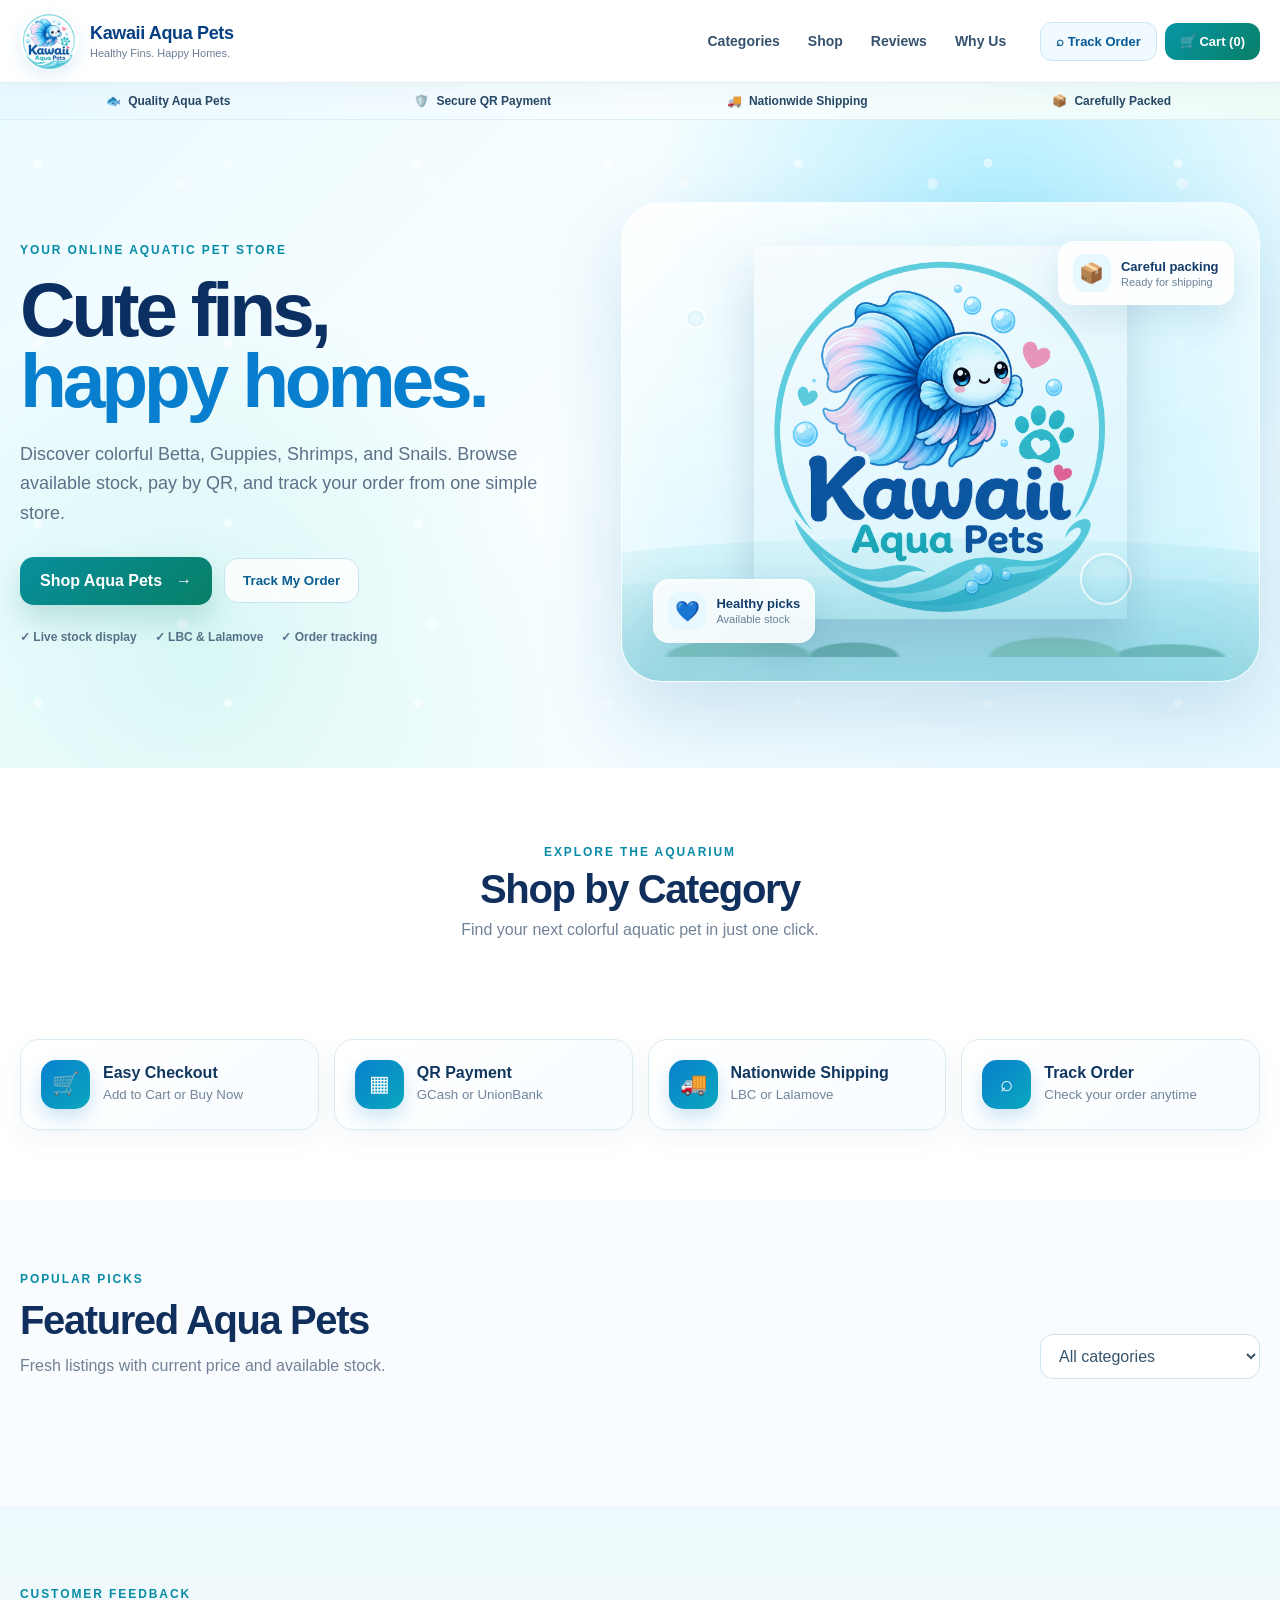
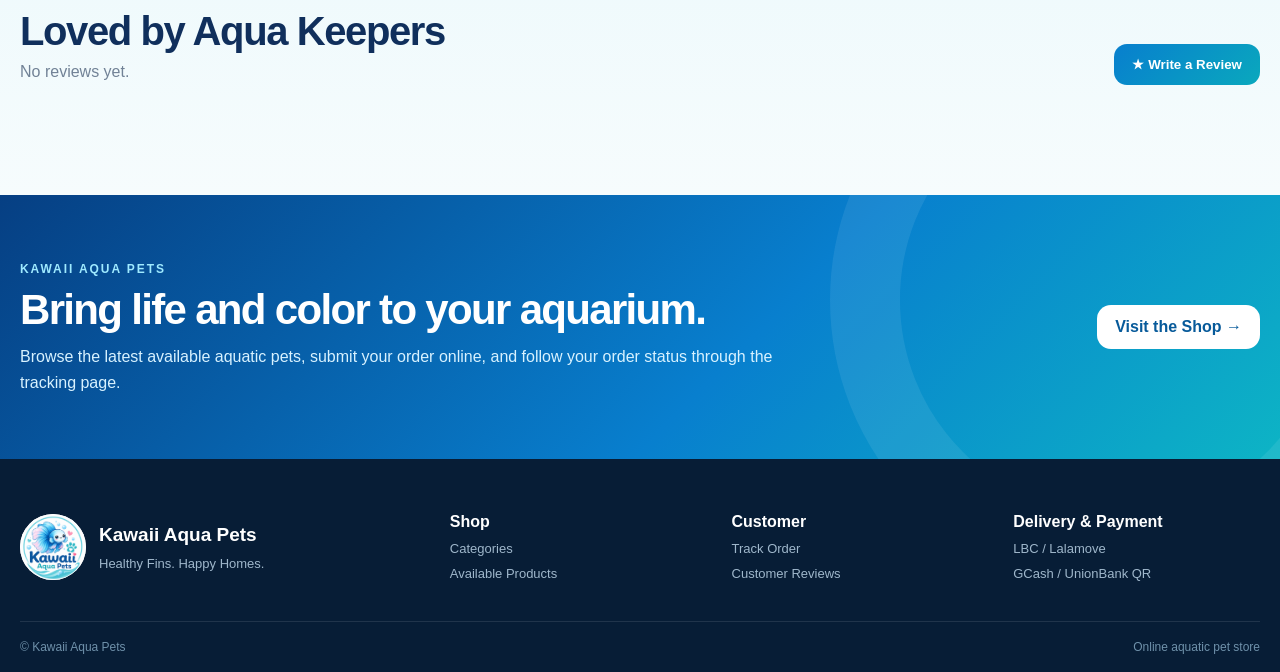
==== index.html @ 7966c5d9 "Add files via upload" ====
<!doctype html>
<html lang="en">
<head>
  <meta charset="utf-8">
  <meta name="viewport" content="width=device-width,initial-scale=1">
  <meta name="theme-color" content="#087fce">
  <title>Kawaii Aqua Pets</title>
  <link rel="stylesheet" href="app.css">
</head>
<body>
<header class="siteHeader">
  <div class="wrap nav">
    <a class="brand" href="#top" aria-label="Kawaii Aqua Pets home">
      <img id="logo" src="assets/logo.png" alt="Kawaii Aqua Pets logo">
      <div>
        <b id="siteName">Kawaii Aqua Pets</b>
        <small id="tagline">Healthy Fins. Happy Homes.</small>
      </div>
    </a>
    <nav class="desktopNav" aria-label="Main navigation">
      <a href="#categories">Categories</a>
      <a href="#products">Shop</a>
      <a href="#reviews">Reviews</a>
      <a href="#whyShop">Why Us</a>
    </nav>
    <div class="navActions">
      <button id="trackOrderBtn" class="navTrackBtn" type="button"><span>⌕</span> Track Order</button>
      <button id="cartBtn"><span>🛒</span> Cart (<span id="cartCount">0</span>)</button>
    </div>
  </div>
</header>

<section class="trustStrip" aria-label="Store features">
  <div class="wrap trustStripInner">
    <span>🐟 <b>Quality Aqua Pets</b></span>
    <span>🛡️ <b>Secure QR Payment</b></span>
    <span>🚚 <b>Nationwide Shipping</b></span>
    <span>📦 <b>Carefully Packed</b></span>
  </div>
</section>

<div id="demoBanner" class="demoBanner hide">
  <div class="wrap demoBannerInner">
    <div>
      <b>Demo catalog preview</b>
      <span>20 sample products and 18 clearly labeled demo reviews are loaded locally.</span>
    </div>
    <small>Connect config.js and run setupStore() to use the seeded catalog with the live Google Sheet.</small>
  </div>
</div>

<section id="top" class="hero">
  <div class="wrap heroGrid">
    <div class="heroCopy">
      <span class="heroEyebrow">YOUR ONLINE AQUATIC PET STORE</span>
      <h1>Cute fins,<br><em>happy homes.</em></h1>
      <p>Discover colorful Betta, Guppies, Shrimps, and Snails. Browse available stock, pay by QR, and track your order from one simple store.</p>
      <div class="heroActions">
        <a href="#products" class="btn heroPrimary">Shop Aqua Pets <span>→</span></a>
        <button type="button" class="heroSecondary" onclick="openTrackOrder()">Track My Order</button>
      </div>
      <div class="heroMiniTrust">
        <span>✓ Live stock display</span>
        <span>✓ LBC & Lalamove</span>
        <span>✓ Order tracking</span>
      </div>
    </div>
    <div class="heroVisual" aria-label="Featured aquatic pet">
      <div class="heroBubble bubbleOne"></div>
      <div class="heroBubble bubbleTwo"></div>
      <div class="heroBubble bubbleThree"></div>
      <div class="heroWaterLine"></div>
      <img id="heroImage" src="assets/logo.png" alt="Featured Kawaii Aqua Pets product">
      <div class="heroFloatingCard heroCardOne"><span>💙</span><div><b>Healthy picks</b><small>Available stock</small></div></div>
      <div class="heroFloatingCard heroCardTwo"><span>📦</span><div><b>Careful packing</b><small>Ready for shipping</small></div></div>
    </div>
  </div>
</section>

<section id="categories" class="categoryShowcase">
  <div class="wrap">
    <div class="premiumSectionHead centeredHead">
      <span class="sectionKicker">EXPLORE THE AQUARIUM</span>
      <h2>Shop by Category</h2>
      <p>Find your next colorful aquatic pet in just one click.</p>
    </div>
    <div id="categoryCards" class="categoryCards"></div>
  </div>
</section>

<section id="whyShop" class="benefitSection">
  <div class="wrap benefitGrid">
    <article><span class="benefitIcon">🛒</span><div><b>Easy Checkout</b><small>Add to Cart or Buy Now</small></div></article>
    <article><span class="benefitIcon">▦</span><div><b>QR Payment</b><small>GCash or UnionBank</small></div></article>
    <article><span class="benefitIcon">🚚</span><div><b>Nationwide Shipping</b><small>LBC or Lalamove</small></div></article>
    <article><span class="benefitIcon">⌕</span><div><b>Track Order</b><small>Check your order anytime</small></div></article>
  </div>
</section>

<main class="wrap storeMain">
  <div class="premiumSectionHead productsHead">
    <div>
      <span class="sectionKicker">POPULAR PICKS</span>
      <h2 id="products">Featured Aqua Pets</h2>
      <p>Fresh listings with current price and available stock.</p>
    </div>
    <select id="filter" aria-label="Filter products by category"><option value="">All categories</option></select>
  </div>
  <div id="categoryChips" class="categoryChips" aria-label="Product categories"></div>
  <div id="grid" class="grid productGrid"></div>
</main>

<section class="reviewsSection" id="reviews">
  <div class="wrap">
    <div class="premiumSectionHead reviewHead">
      <div>
        <span class="sectionKicker">CUSTOMER FEEDBACK</span>
        <h2>Loved by Aqua Keepers</h2>
        <p id="reviewSummary" class="reviewSummary">No reviews yet.</p>
      </div>
      <button id="openReview" class="btn">★ Write a Review</button>
    </div>
    <div id="reviewsGrid" class="reviewsGrid"></div>
  </div>
</section>

<section class="storePromise">
  <div class="wrap storePromiseInner">
    <div class="promiseCopy">
      <span class="sectionKicker">KAWAII AQUA PETS</span>
      <h2>Bring life and color to your aquarium.</h2>
      <p>Browse the latest available aquatic pets, submit your order online, and follow your order status through the tracking page.</p>
    </div>
    <a href="#products" class="btn">Visit the Shop <span>→</span></a>
  </div>
</section>

<section id="socialSection" class="socialSection hide">
  <div class="wrap socialInner">
    <div>
      <span class="sectionKicker">STAY CONNECTED</span>
      <h2>Follow Kawaii Aqua Pets</h2>
      <p>See new arrivals, updates, and future pet content.</p>
    </div>
    <div class="socialLinks">
      <a id="facebookLink" class="socialBtn facebookSocial hide" target="_blank" rel="noopener noreferrer">Facebook</a>
      <a id="tiktokLink" class="socialBtn tiktokSocial hide" target="_blank" rel="noopener noreferrer">TikTok</a>
      <a id="youtubeLink" class="socialBtn youtubeSocial hide" target="_blank" rel="noopener noreferrer">YouTube</a>
    </div>
  </div>
</section>

<footer class="premiumFooter">
  <div class="wrap footerGrid">
    <div class="footerBrand">
      <img src="assets/logo.png" alt="Kawaii Aqua Pets">
      <div><b>Kawaii Aqua Pets</b><small>Healthy Fins. Happy Homes.</small></div>
    </div>
    <div><b>Shop</b><a href="#categories">Categories</a><a href="#products">Available Products</a></div>
    <div><b>Customer</b><button type="button" onclick="openTrackOrder()">Track Order</button><a href="#reviews">Customer Reviews</a></div>
    <div><b>Delivery & Payment</b><span>LBC / Lalamove</span><span>GCash / UnionBank QR</span></div>
  </div>
  <div class="wrap footerBottom"><span>© Kawaii Aqua Pets</span><span>Online aquatic pet store</span></div>
</footer>

<div id="overlay" class="overlay hide"></div>

<button id="floatingChatBtn" class="floatingChatBtn hide" type="button" aria-label="Chat to seller">
  💬 Chat to Seller
</button>

<aside id="cart" class="cart">
  <div class="cartHead">
    <h2>Your Cart</h2>
    <button id="closeCart" aria-label="Close cart">×</button>
  </div>
  <div id="cartItems"></div>
  <div class="cartFoot">
    <div><span>Total</span><b id="total">₱0</b></div>
    <button id="checkout" class="btn">Checkout</button>
  </div>
</aside>


<dialog id="trackOrderDlg" class="trackOrderDialog">
  <form id="trackOrderForm">
    <button type="button" id="closeTrackOrder" class="x">×</button>
    <span class="reviewEyebrow">ORDER STATUS</span>
    <h2>Track Your Order</h2>
    <p class="trackOrderIntro">Enter your Order ID and the same email or mobile number used at checkout.</p>

    <div class="formGrid trackLookupGrid">
      <label>Order ID
        <input name="orderId" placeholder="ORD_..." autocomplete="off" required>
      </label>
      <label>Email or mobile number
        <input name="contact" placeholder="Email or 09XXXXXXXXX" autocomplete="email" required>
      </label>
    </div>

    <button class="btn" type="submit">Track Order</button>
    <p id="trackOrderStatus" class="trackOrderStatus"></p>
    <div id="trackOrderResult" class="trackOrderResult hide"></div>
  </form>
</dialog>

<dialog id="checkoutDlg" class="checkoutDialog">
  <form id="checkoutForm">
    <button type="button" id="closeDlg" class="x">×</button>
    <h2>Checkout</h2>
    <div id="checkoutMiniSummary" class="checkoutMiniSummary"></div>

    <div class="formSection">
      <div class="formSectionHead">
        <span class="stepBadge">1</span>
        <div>
          <h3>Customer Details</h3>
          <p>Basic order and contact information.</p>
        </div>
      </div>

      <label>Full name
        <input name="customerName" autocomplete="name" required>
      </label>

      <label>Mobile number
        <input name="mobile" inputmode="tel" autocomplete="tel" required>
      </label>

      <label>Email address
        <input name="email" type="email" autocomplete="email" placeholder="For payment confirmation and receipt" required>
      </label>

      <label>Complete address
        <textarea name="address" rows="3" autocomplete="street-address" required></textarea>
      </label>

      <label>Notes
        <textarea name="notes" rows="3" placeholder="Optional order notes"></textarea>
      </label>
    </div>

    <div class="formSection">
      <div class="formSectionHead">
        <span class="stepBadge">2</span>
        <div>
          <h3>Delivery Method</h3>
          <p>Choose Lalamove or LBC.</p>
        </div>
      </div>

      <label>Delivery option
        <select name="deliveryMethod" id="deliveryMethod" required>
          <option value="">Select delivery method</option>
          <option value="lalamove">Lalamove</option>
          <option value="lbc">LBC</option>
        </select>
      </label>

      <section id="lalamoveFields" class="deliveryBox hide">
        <div class="deliveryBoxHead">
          <div>
            <span class="deliveryTag">LALAMOVE</span>
            <h3>Complete the Lalamove Delivery Form</h3>
          </div>
        </div>
        <p>
          Open the delivery form and complete the requested delivery details.
          Return to this checkout page after submitting the form.
        </p>
        <a
          id="lalamoveFormLink"
          class="btn deliveryLink"
          href="https://delivery.lalamove.com/forms/PH4c4ef013d6d54893b979fa6c04c447ca"
          target="_blank"
          rel="noopener"
        >Open Lalamove Delivery Form</a>

        <label class="checkLabel deliveryConfirm">
          <input name="lalamoveCompleted" type="checkbox">
          I confirm that I completed the Lalamove delivery form.
        </label>
        <small class="muted">The website records your confirmation only. The delivery form itself opens on Lalamove's website.</small>
      </section>

      <section id="lbcFields" class="deliveryBox hide">
        <div class="deliveryBoxHead">
          <div>
            <span class="deliveryTag lbcTag">LBC</span>
            <h3>LBC Delivery Details</h3>
          </div>
        </div>
        <p>Fill in the receiver details in a structured format so Kawaii Aqua Pets can view, copy, and print the shipping details before going to LBC.</p>

        <div class="formGrid">
          <label>Receiver full name
            <input name="lbcReceiverName" autocomplete="name">
          </label>

          <label>Receiver mobile number
            <input name="lbcMobile" inputmode="tel" autocomplete="tel">
          </label>
        </div>

        <label>Email address <span class="optional">(optional)</span>
          <input name="lbcEmail" type="email" autocomplete="email">
        </label>

        <label>Receiving option
          <select name="lbcServiceType" id="lbcServiceType">
            <option value="Door-to-Door">Door-to-Door</option>
            <option value="Branch Pickup">Branch Pickup</option>
          </select>
        </label>

        <div id="lbcDoorFields">
          <div class="formGrid">
            <label>Province
              <input name="lbcProvince">
            </label>

            <label>City / Municipality
              <input name="lbcCity">
            </label>
          </div>

          <div class="formGrid">
            <label>Barangay
              <input name="lbcBarangay">
            </label>

            <label>Postal / ZIP code
              <input name="lbcPostalCode" inputmode="numeric">
            </label>
          </div>

          <label>House / Unit / Lot / Block number
            <input name="lbcHouseUnit">
          </label>

          <label>Street / Subdivision
            <input name="lbcStreet">
          </label>

          <label>Delivery landmark <span class="optional">(optional)</span>
            <input name="lbcLandmark" placeholder="Example: Near Jollibee, beside barangay hall">
          </label>
        </div>

        <div id="lbcBranchFields" class="hide">
          <div class="formGrid">
            <label>Province
              <input name="lbcBranchProvince">
            </label>

            <label>City / Municipality
              <input name="lbcBranchCity">
            </label>
          </div>

          <label>Preferred LBC branch
            <input name="lbcBranchName" placeholder="Branch name or location">
          </label>

          <label>Receiver name exactly as shown on valid ID
            <input name="lbcValidIdName">
          </label>
        </div>

        <label>Delivery instructions <span class="optional">(optional)</span>
          <textarea name="lbcInstructions" rows="3" placeholder="Other details that may help with the shipment"></textarea>
        </label>
      </section>
    </div>

    <div class="formSection">
      <div class="formSectionHead">
        <span class="stepBadge">3</span>
        <div>
          <h3>Payment</h3>
          <p>Choose GCash or UnionBank, scan or download the QR, then upload your payment proof.</p>
        </div>
      </div>

      <div class="paymentOptions" role="radiogroup" aria-label="Payment method">
        <label class="paymentOption">
          <input type="radio" name="paymentMethod" value="gcash" required>
          <span><b>GCash</b><small>Pay using the GCash / InstaPay QR</small></span>
        </label>
        <label class="paymentOption">
          <input type="radio" name="paymentMethod" value="unionbank" required>
          <span><b>UnionBank</b><small>Pay using the UnionBank InstaPay QR</small></span>
        </label>
      </div>

      <section id="paymentBox" class="paymentBox hide">
        <div class="paymentProviderRow">
          <div>
            <small>PAYMENT METHOD</small>
            <h3 id="paymentProvider">GCash</h3>
          </div>
          <div class="paymentTotal">
            <small>AMOUNT TO PAY</small>
            <b id="paymentAmount">₱0</b>
          </div>
        </div>

        <img id="paymentQr" class="paymentQr" src="assets/gcash-qr.jpg" alt="Payment QR code">

        <div class="paymentAccount">
          <small>Account Name</small>
          <b id="paymentAccountName">Joebert Greganda</b>
          <span id="paymentAccountHint"></span>
        </div>

        <div class="paymentQrActions">
          <button type="button" class="btn" id="downloadQrBtn">Download QR</button>
          <button type="button" class="btn secondary" id="viewQrBtn">View Full Size</button>
        </div>

        <p class="shippingFeeNotice"><b>Shipping fee is not included.</b> The amount shown is for the products only. Shipping will be confirmed separately.</p>
        <p id="paymentNote" class="paymentInstruction">Using one phone only? Download the QR first, then select the saved QR image inside your payment app.</p>
      </section>

      <label>Proof of payment
        <input name="proof" type="file" accept="image/*" required>
      </label>
      <small>Images are automatically optimized before upload. Maximum original file size: 10 MB.</small>
    </div>

    <button class="btn" type="submit">Submit Order</button>
    <p id="status"></p>
  </form>
</dialog>

<dialog id="orderSuccessDlg" class="orderSuccessDialog">
  <div class="orderSuccessContent">
    <button type="button" id="closeOrderSuccess" class="x">×</button>
    <div class="successIcon">✓</div>
    <h2>Order Received!</h2>
    <p id="orderSuccessSummary" class="orderSuccessSummary"></p>

    <div class="orderSuccessCard">
      <small>ORDER ID</small>
      <b id="successOrderId">—</b>
      <small>PRODUCT TOTAL</small>
      <strong id="successOrderTotal">₱0</strong>
      <span class="successShippingNote">Shipping fee not included</span>
    </div>

    <p id="messengerInstruction" class="messengerInstruction hide">
      Tap the button below. Your order details will be copied, then Facebook will open. Paste the copied message and send it to the seller.
    </p>

    <div class="successActions successActionsThree">
      <button type="button" id="trackThisOrderBtn" class="btn">Track This Order</button>
      <button type="button" id="sendOrderSellerBtn" class="btn hide">Copy Order & Chat to Seller</button>
      <button type="button" id="copyOrderBtn" class="btn secondary">Copy Order Details</button>
    </div>

    <p id="orderSuccessMsg" class="orderSuccessMsg"></p>
    <button type="button" id="continueShoppingBtn" class="plainBtn">Continue Shopping</button>
  </div>
</dialog>

<dialog id="reviewDlg">
  <form id="reviewForm">
    <button type="button" id="closeReview" class="x">×</button>
    <h2>Share Your Review</h2>
    <p class="reviewFormHint">Your review will appear on the customer website after submission.</p>
    <label>Your name<input name="customerName" maxlength="60" required></label>
    <label>Product purchased
      <select name="productId" id="reviewProduct">
        <option value="">General store review</option>
      </select>
    </label>
    <label>Rating
      <select name="rating" required>
        <option value="5">★★★★★ - 5 stars</option>
        <option value="4">★★★★☆ - 4 stars</option>
        <option value="3">★★★☆☆ - 3 stars</option>
        <option value="2">★★☆☆☆ - 2 stars</option>
        <option value="1">★☆☆☆☆ - 1 star</option>
      </select>
    </label>
    <label>Review<textarea name="reviewText" maxlength="800" rows="5" required placeholder="Tell us about your order..."></textarea></label>
    <label>Photo <span class="optional">(optional)</span>
      <input name="reviewImage" type="file" accept="image/*">
      <small>You may submit a review with or without a photo.</small>
    </label>
    <button class="btn" type="submit">Submit Review</button>
    <p id="reviewStatus"></p>
  </form>
</dialog>

<script src="config.js"></script>
<script src="app.js"></script>
</body>
</html>
---- app.css ----
*{box-sizing:border-box}body{margin:0;font-family:Arial,sans-serif;background:#f5f8f7;color:#10231f}.wrap{width:min(1100px,calc(100% - 32px));margin:auto}header{position:sticky;top:0;background:#fff;border-bottom:1px solid #dce7e3;z-index:10}.nav{height:74px;display:flex;justify-content:space-between;align-items:center}.brand{display:flex;gap:12px;align-items:center}.brand img{width:52px;height:52px;border-radius:12px;object-fit:cover}.brand div{display:grid}.brand small{color:#65756f}.hero{background:linear-gradient(135deg,#e8f5f1,#fff);padding:60px 0}.heroGrid{display:grid;grid-template-columns:1fr 1fr;gap:40px;align-items:center}.hero h1{font-size:56px;line-height:1;margin:10px 0}.hero p{font-size:18px;color:#65756f}.hero img{width:100%;height:430px;object-fit:cover;border-radius:24px}.btn,#cartBtn{border:0;border-radius:10px;background:#087f67;color:#fff;padding:13px 18px;font-weight:bold;text-decoration:none;cursor:pointer}.btn:disabled{background:#9aaba5;cursor:not-allowed}.secondary{background:#dfeae6;color:#10231f}.sectionHead{display:flex;justify-content:space-between;align-items:center;margin:55px 0 24px}.grid{display:grid;grid-template-columns:repeat(3,1fr);gap:20px}.card,.panel{background:#fff;border:1px solid #e4ece9;border-radius:18px;overflow:hidden;box-shadow:0 12px 30px rgba(10,50,40,.08)}.card img{width:100%;height:260px;object-fit:cover}.card>div{padding:16px}.row{display:flex;justify-content:space-between;align-items:center;gap:10px}.features{background:#0d2a24;color:#fff;margin-top:60px;padding:26px}.feat{display:grid;grid-template-columns:repeat(3,1fr);gap:20px}.feat div{display:grid}.feat small{color:#bad0c9}.overlay{position:fixed;inset:0;background:#0008;z-index:20}.hide{display:none!important}.cart{position:fixed;right:-430px;top:0;width:min(420px,100%);height:100vh;background:#fff;z-index:30;transition:.25s;display:flex;flex-direction:column}.cart.open{right:0}.cartHead,.cartFoot{padding:18px;border-bottom:1px solid #ddd}.cartHead{display:flex;justify-content:space-between}.cartHead button{border:0;background:none;font-size:28px}.cartFoot{margin-top:auto;border-top:1px solid #ddd}.cartFoot div{display:flex;justify-content:space-between;margin-bottom:14px}.cartItem{display:grid;grid-template-columns:70px 1fr auto;gap:10px;padding:12px 18px;border-bottom:1px solid #eee}.cartItem img{width:70px;height:70px;object-fit:cover;border-radius:10px}dialog{border:0;border-radius:18px;width:min(650px,calc(100% - 24px));padding:0}dialog form{padding:26px;display:grid;gap:12px;position:relative}.x{position:absolute;right:12px;top:8px;border:0;background:none;font-size:28px}input,textarea,select{width:100%;padding:12px;border:1px solid #ccd8d4;border-radius:9px;font:inherit}.gcash{padding:16px;background:#eef9f5;border:1px dashed #087f67;border-radius:12px;display:grid;gap:4px}.admin{background:#edf3f1}.login{width:min(430px,100%);margin:70px auto;padding:24px;text-align:center}.login img{width:90px;height:90px;object-fit:cover;border-radius:18px}.login form,.panel form{display:grid;gap:12px}.top{display:flex;justify-content:space-between;align-items:center}.tabs{display:flex;gap:8px;margin:20px 0;flex-wrap:wrap}.tabs button{padding:11px 15px;border:0;border-radius:9px;cursor:pointer}.tabPanel{padding:22px}.admin .grid{margin-top:22px}.prodAdmin{padding:0}.actions{display:flex;gap:8px}.actions button{border:0;padding:8px;border-radius:8px;cursor:pointer}.tableWrap{overflow:auto}table{width:100%;border-collapse:collapse}th,td{padding:10px;border-bottom:1px solid #ddd;text-align:left}

/* Customer Reviews */
.reviewsSection{padding:68px 0;background:#eef7f4;margin-top:64px}.reviewHead{margin:0 0 26px}.reviewEyebrow{font-size:12px;letter-spacing:.14em;color:#087f67;font-weight:800}.reviewHead h2{font-size:36px;margin:8px 0}.reviewSummary{color:#65756f;margin:0}.reviewsGrid{display:grid;grid-template-columns:repeat(3,1fr);gap:20px}.reviewCard{background:#fff;border:1px solid #dce8e4;border-radius:18px;overflow:hidden;box-shadow:0 10px 26px rgba(10,50,40,.07)}.reviewPhoto{width:100%;height:220px;object-fit:cover}.reviewBody{padding:18px}.reviewStars{color:#e0a000;font-size:20px;letter-spacing:2px}.reviewBody h3{margin:8px 0 4px}.reviewProduct{display:block;color:#087f67;font-size:13px;font-weight:700}.reviewText{line-height:1.55;color:#394b45;white-space:pre-wrap}.reviewDate{font-size:12px;color:#7a8a85}.reviewEmpty{grid-column:1/-1;padding:30px;background:#fff;border-radius:16px;color:#65756f}.reviewFormHint{color:#65756f;margin-top:-4px}.optional{font-weight:normal;color:#65756f}

/* Admin Reviews */
.reviewAdminHead p{color:#65756f}.adminReviewsGrid{display:grid;grid-template-columns:repeat(2,1fr);gap:16px;margin-top:18px}.adminReviewCard{display:grid;grid-template-columns:120px 1fr;background:#fff;border:1px solid #dce8e4;border-radius:14px;overflow:hidden}.adminReviewCard.noPhoto{grid-template-columns:1fr}.adminReviewCard img{width:120px;height:100%;min-height:160px;object-fit:cover}.adminReviewContent{padding:16px}.adminReviewContent h3{margin:6px 0}.adminReviewContent p{white-space:pre-wrap}.deleteReviewBtn{background:#b42318;color:#fff;border:0;border-radius:8px;padding:9px 12px;cursor:pointer}.adminReviewMeta{font-size:12px;color:#65756f}

@media(max-width:800px){.heroGrid,.grid,.reviewsGrid,.adminReviewsGrid{grid-template-columns:1fr}.hero h1{font-size:42px}.feat{grid-template-columns:1fr}.hero img{height:320px}.sectionHead{align-items:flex-start;flex-direction:column}.reviewHead .btn{width:100%}.adminReviewCard{grid-template-columns:95px 1fr}.adminReviewCard img{width:95px}}

/* Kawaii Aqua Pets updates */
.hero #heroImage{object-fit:contain;background:#fff;padding:24px}.adminBrand{display:flex;align-items:center;gap:12px}.adminBrand img{width:58px;height:58px;border-radius:50%;object-fit:contain;background:#fff}.adminBrand h1{margin:0}.adminBrand small{color:#65756f}.imagePreviewWrap{display:flex;justify-content:center;padding:14px;background:#f7fbfa;border:1px dashed #b7cbc5;border-radius:14px}.imagePreviewWrap img{width:150px;height:150px;object-fit:contain;border-radius:14px;background:#fff}.productPreview img{width:220px;height:180px}.checkLabel{display:flex;align-items:center;gap:8px}.checkLabel input{width:auto}.adminListRow{display:flex;justify-content:space-between;align-items:center;padding:12px 4px;border-bottom:1px solid #dce7e3}.danger{background:#b42318!important;color:#fff}.prodAdmin img{width:100%;height:220px;object-fit:cover}.prodAdmin>div{padding:16px}.settingsMsg,#settingsMsg,#prodMsg,#status,#reviewStatus,#loginMsg{min-height:20px;color:#087f67}.tabs button:first-child{background:#dfeae6}

/* Delivery checkout and admin */
.checkoutDialog{width:min(760px,calc(100% - 24px));max-height:92vh}.checkoutDialog form{padding:28px;gap:16px}.formSection{display:grid;gap:12px;padding:18px;border:1px solid #dce8e4;border-radius:16px;background:#fff}.formSectionHead{display:flex;align-items:flex-start;gap:12px}.formSectionHead h3{margin:0 0 4px}.formSectionHead p{margin:0;color:#65756f;font-size:14px}.stepBadge{width:30px;height:30px;border-radius:50%;display:grid;place-items:center;background:#087f67;color:#fff;font-weight:800;flex:0 0 auto}.deliveryBox{display:grid;gap:12px;padding:16px;border:1px solid #c9ddd6;border-radius:14px;background:#f8fcfb}.deliveryBox p{margin:0;color:#52645e;line-height:1.5}.deliveryBoxHead{display:flex;justify-content:space-between;align-items:flex-start}.deliveryBoxHead h3{margin:5px 0 0}.deliveryTag{display:inline-flex;padding:5px 9px;border-radius:999px;background:#ff6b00;color:#fff;font-size:11px;font-weight:800;letter-spacing:.08em}.lbcTag{background:#c91522}.deliveryLink{display:inline-flex;justify-content:center;align-items:center;width:fit-content}.deliveryConfirm{padding:12px;background:#fff;border:1px solid #dce8e4;border-radius:10px}.muted{color:#65756f}.formGrid{display:grid;grid-template-columns:repeat(2,minmax(0,1fr));gap:12px}.settingsDivider{margin-top:8px;padding-top:14px;border-top:1px solid #dce7e3}.settingsDivider h3{margin:0 0 4px}.settingsDivider p{margin:0}.ordersHead h2{margin-bottom:6px}.ordersHead p{margin-top:0}.courierBadge{display:inline-flex;padding:5px 8px;border-radius:999px;background:#dfeae6;font-size:12px;font-weight:800}.courierLbc{background:#ffe7ea;color:#a6101d}.courierLalamove{background:#fff0df;color:#a84b00}.deliverySummaryText,.confirmedText,.warningText{display:block;margin-top:6px;max-width:220px}.confirmedText{color:#087f67}.warningText{color:#b42318}.shippingActions{display:flex;gap:6px;flex-wrap:wrap}.shippingActions button,.smallLinkBtn{border:0;border-radius:7px;padding:7px 9px;background:#dfeae6;color:#10231f;text-decoration:none;cursor:pointer;font:inherit;font-size:12px}.shippingActions .printShipBtn{background:#087f67;color:#fff}.deliveryAdminDialog{width:min(720px,calc(100% - 24px));max-height:92vh}.deliveryAdminContent{position:relative;padding:26px}.deliveryOrderMeta{display:flex;flex-wrap:wrap;gap:8px 16px;padding:12px;background:#eef7f4;border-radius:10px;margin-bottom:16px}.detailSection{margin:16px 0}.detailSection h3{margin:0 0 10px}.deliveryDetailsList{margin:0;border:1px solid #dce7e3;border-radius:12px;overflow:hidden}.deliveryDetailsList>div{display:grid;grid-template-columns:180px 1fr;border-bottom:1px solid #e6efec}.deliveryDetailsList>div:last-child{border-bottom:0}.deliveryDetailsList dt,.deliveryDetailsList dd{padding:10px 12px;margin:0}.deliveryDetailsList dt{font-weight:700;background:#f6faf8}.deliveryDetailsList dd{white-space:pre-wrap}.deliveryDialogActions{margin-top:20px}.deliveryActionMsg,#deliveryActionMsg{min-height:20px;color:#087f67}

@media(max-width:800px){.formGrid{grid-template-columns:1fr}.checkoutDialog form{padding:20px}.deliveryDetailsList>div{grid-template-columns:1fr}.deliveryDetailsList dt{padding-bottom:4px}.deliveryDetailsList dd{padding-top:4px}.shippingActions{min-width:130px}}


/* Payment QR checkout */
.paymentOptions{display:grid;grid-template-columns:repeat(2,minmax(0,1fr));gap:12px}.paymentOption{display:flex;align-items:center;gap:12px;padding:14px;border:1px solid #c9ddd6;border-radius:12px;background:#f8fcfb;cursor:pointer}.paymentOption:has(input:checked){border-color:#087f67;box-shadow:0 0 0 2px rgba(8,127,103,.12);background:#eef9f5}.paymentOption input{width:auto;flex:0 0 auto}.paymentOption span{display:grid;gap:3px}.paymentOption small{color:#65756f}.paymentBox{display:grid;gap:14px;padding:18px;border:1px solid #c9ddd6;border-radius:16px;background:#f8fcfb}.paymentProviderRow{display:flex;justify-content:space-between;align-items:flex-start;gap:16px}.paymentProviderRow h3{margin:4px 0 0}.paymentProviderRow small,.paymentAccount small{font-size:11px;letter-spacing:.08em;color:#65756f;font-weight:800}.paymentTotal{text-align:right;display:grid;gap:4px}.paymentTotal b{font-size:24px;color:#087f67}.paymentQr{display:block;width:min(100%,430px);max-height:520px;object-fit:contain;margin:auto;background:#fff;border:1px solid #dce8e4;border-radius:14px;padding:10px}.paymentAccount{display:grid;gap:4px;text-align:center}.paymentAccount b{font-size:18px}.paymentAccount span{color:#65756f}.paymentQrActions{display:grid;grid-template-columns:1fr 1fr;gap:10px}.paymentInstruction{margin:0;padding:12px;background:#fff;border-radius:10px;color:#52645e;line-height:1.5}.paymentAdminGrid{display:grid;grid-template-columns:repeat(2,minmax(0,1fr));gap:16px}.paymentAdminCard{display:grid;gap:10px;padding:16px;border:1px solid #dce8e4;border-radius:14px;background:#f8fcfb}.paymentAdminCard h3{margin:0}.paymentQrPreview{display:flex;justify-content:center;align-items:center;background:#fff;border:1px dashed #b7cbc5;border-radius:12px;padding:10px}.paymentQrPreview img{width:100%;height:280px;object-fit:contain}.paymentBadge{display:inline-flex;padding:5px 8px;border-radius:999px;font-size:12px;font-weight:800;margin-bottom:6px}.paymentGcash{background:#e3efff;color:#0759b8}.paymentUnionBank{background:#fff0df;color:#a84b00}.proofLink{display:block;font-size:12px}.gcash{display:none}

@media(max-width:800px){.paymentOptions,.paymentAdminGrid,.paymentQrActions{grid-template-columns:1fr}.paymentProviderRow{align-items:stretch}.paymentTotal{text-align:left}.paymentQr{width:100%;max-height:460px}.paymentQrPreview img{height:240px}}

/* Social media, seller chat, and post-order Messenger flow */
.socialSection{padding:50px 0;background:#fff}.socialInner{display:flex;justify-content:space-between;align-items:center;gap:24px}.socialInner h2{margin:8px 0}.socialInner p{margin:0;color:#65756f}.socialLinks{display:flex;gap:10px;flex-wrap:wrap;justify-content:flex-end}.socialBtn{display:inline-flex;align-items:center;justify-content:center;min-width:110px;padding:12px 16px;border-radius:999px;color:#fff;text-decoration:none;font-weight:800}.facebookSocial{background:#1877f2}.tiktokSocial{background:#111}.youtubeSocial{background:#d71920}.floatingChatBtn{position:fixed;right:18px;bottom:18px;z-index:18;border:0;border-radius:999px;background:#1877f2;color:#fff;padding:14px 18px;font-weight:800;box-shadow:0 12px 28px rgba(0,0,0,.2);cursor:pointer}.orderSuccessDialog{width:min(560px,calc(100% - 24px));padding:0}.orderSuccessContent{position:relative;padding:30px;text-align:center}.successIcon{width:62px;height:62px;border-radius:50%;display:grid;place-items:center;margin:0 auto 14px;background:#e4f6ef;color:#087f67;font-size:34px;font-weight:900}.orderSuccessContent h2{margin:0 0 8px}.orderSuccessSummary{margin:0 auto 18px;color:#65756f;line-height:1.55}.orderSuccessCard{display:grid;gap:5px;padding:16px;margin:0 0 16px;background:#f5faf8;border:1px solid #dce8e4;border-radius:14px}.orderSuccessCard small{font-size:11px;letter-spacing:.09em;color:#65756f;font-weight:800}.orderSuccessCard b{font-size:20px}.orderSuccessCard strong{font-size:25px;color:#087f67}.messengerInstruction{padding:12px;margin:0 0 14px;background:#eef5ff;border:1px solid #d6e5ff;border-radius:10px;color:#34506e;line-height:1.5;text-align:left}.successActions{display:grid;grid-template-columns:1fr 1fr;gap:10px}.orderSuccessMsg{min-height:20px;color:#087f67;line-height:1.45}.plainBtn{border:0;background:transparent;color:#087f67;font-weight:800;cursor:pointer;padding:8px}.settingsDivider+label{margin-top:2px}

@media(max-width:800px){.socialInner{align-items:flex-start;flex-direction:column}.socialLinks{width:100%;justify-content:flex-start}.socialBtn{flex:1}.floatingChatBtn{right:12px;bottom:12px}.successActions{grid-template-columns:1fr}.orderSuccessContent{padding:26px 20px}}


/* Add-to-cart toast, Buy Now, and checkout summary */
.productActions{display:flex;gap:8px;flex-wrap:wrap;justify-content:flex-end}
.productActions .btn{padding:11px 14px}
.productActions .addCartBtn{background:#dfeae6;color:#10231f}
.productActions .buyNowBtn{background:#087f67;color:#fff}
.checkoutMiniSummary{display:flex;justify-content:space-between;align-items:center;gap:18px;padding:14px 16px;background:#eef9f5;border:1px solid #c9ddd6;border-radius:14px}
.checkoutMiniSummary>div{display:grid;gap:4px;min-width:0}
.checkoutMiniSummary small{font-size:11px;letter-spacing:.08em;color:#087f67;font-weight:800}
.checkoutMiniSummary b{white-space:nowrap;overflow:hidden;text-overflow:ellipsis}
.checkoutMiniSummary strong{font-size:22px;color:#087f67;white-space:nowrap}
.cartToast{position:fixed;left:50%;bottom:24px;z-index:60;transform:translate(-50%,140%);opacity:0;display:grid;grid-template-columns:auto 1fr auto;align-items:center;gap:12px;width:min(520px,calc(100% - 28px));padding:13px 14px;background:#10231f;color:#fff;border-radius:14px;box-shadow:0 18px 40px rgba(0,0,0,.25);transition:transform .25s ease,opacity .25s ease;pointer-events:none}
.cartToast.show{transform:translate(-50%,0);opacity:1;pointer-events:auto}
.cartToastIcon{width:34px;height:34px;border-radius:50%;display:grid;place-items:center;background:#dff7ef;color:#087f67;font-weight:900}
.cartToastText{display:grid;gap:2px;min-width:0}
.cartToastText span{font-size:13px;color:#d5e2de;white-space:nowrap;overflow:hidden;text-overflow:ellipsis}
.cartToast button{border:0;border-radius:9px;padding:9px 11px;background:#fff;color:#10231f;font-weight:800;cursor:pointer}
.receiptEmailStatus{display:block;margin-top:7px;max-width:230px;color:#65756f;line-height:1.35}

@media(max-width:800px){
  .productActions{width:100%;display:grid;grid-template-columns:1fr 1fr}
  .productActions .btn{width:100%}
  .checkoutMiniSummary{align-items:flex-start}
  .checkoutMiniSummary strong{font-size:19px}
  .cartToast{bottom:14px}
}

.card .row{flex-wrap:wrap}
.shippingFeeNotice{margin:0;padding:12px;background:#fff7e8;border:1px solid #f0d39b;border-radius:10px;color:#6b4b14;line-height:1.5}
.successShippingNote{font-size:12px;color:#b42318;font-weight:800}


/* Customer order tracking */
.navActions{display:flex;align-items:center;gap:8px}
.navTrackBtn{border:1px solid #c9ddd6;border-radius:10px;background:#eef9f5;color:#075f50;padding:12px 15px;font-weight:800;cursor:pointer}
.trackOrderDialog{width:min(720px,calc(100% - 24px));max-height:92vh}
.trackOrderDialog form{padding:28px;gap:14px}
.trackOrderIntro{margin:-4px 0 4px;color:#65756f;line-height:1.5}
.trackLookupGrid{align-items:end}
.trackOrderStatus{min-height:20px;margin:0;color:#b42318}
.trackOrderResult{display:grid;gap:18px;margin-top:4px}
.trackOrderCard,.trackItemsCard,.trackTimeline{padding:18px;border:1px solid #dce8e4;border-radius:16px;background:#fff}
.trackOrderCardHead{display:flex;justify-content:space-between;align-items:flex-start;gap:14px;margin-bottom:16px}
.trackOrderCardHead>div{display:grid;gap:4px}
.trackOrderCardHead small,.trackMetaGrid small{font-size:11px;letter-spacing:.08em;color:#65756f;font-weight:800}
.trackOrderCardHead b{font-size:20px}
.trackStatusBadge{display:inline-flex;padding:7px 10px;border-radius:999px;background:#e4f6ef;color:#087f67;font-size:12px;font-weight:800;text-align:center}
.trackStatusBadge.cancelled{background:#ffe6e3;color:#b42318}
.trackMetaGrid{display:grid;grid-template-columns:repeat(2,minmax(0,1fr));gap:10px}
.trackMetaGrid>div{display:grid;gap:4px;padding:12px;background:#f6faf8;border-radius:10px;min-width:0}
.trackMetaGrid b{overflow-wrap:anywhere}
.trackMetaGrid span{font-size:11px;color:#b42318;font-weight:700}
.trackingNumberText{font-family:ui-monospace,SFMono-Regular,Menlo,monospace}
.trackCourierBtn{display:flex;justify-content:center;margin-top:14px}
.trackTimeline h3,.trackItemsCard h3{margin:0 0 16px}
.trackStep{position:relative;display:grid;grid-template-columns:36px 1fr;gap:12px;min-height:78px}
.trackStep:not(:last-child)::after{content:"";position:absolute;left:17px;top:34px;bottom:0;width:2px;background:#dce8e4}
.trackStep.done:not(:last-child)::after{background:#64bfae}
.trackStepMarker{position:relative;z-index:1;width:36px;height:36px;border-radius:50%;display:grid;place-items:center;background:#edf3f1;color:#899993;font-weight:900;border:2px solid #d5e2de}
.trackStep.done .trackStepMarker{background:#e4f6ef;color:#087f67;border-color:#8bd0c1}
.trackStep.current .trackStepMarker{background:#087f67;color:#fff;border-color:#087f67;box-shadow:0 0 0 5px rgba(8,127,103,.12)}
.trackStepContent{padding:5px 0 18px}
.trackStepContent b{display:block;margin-bottom:4px}
.trackStepContent p{margin:0;color:#65756f;line-height:1.45;font-size:14px}
.trackStepContent small{display:block;margin-top:5px;color:#087f67}
.trackStep.upcoming .trackStepContent{opacity:.55}
.trackCancelledNotice{display:grid;gap:5px;padding:15px 16px;background:#fff0ee;border:1px solid #f2c8c2;border-radius:14px;color:#8f2016}
.trackItemRow{display:flex;justify-content:space-between;gap:16px;padding:10px 0;border-bottom:1px solid #e6efec}
.trackItemTotal{display:flex;justify-content:space-between;gap:16px;padding:14px 0 6px;font-size:17px}
.trackItemsCard>small{color:#b42318;font-weight:700}
.successActionsThree{grid-template-columns:repeat(3,minmax(0,1fr))}

/* Admin tracking editor */
.trackingAdminPanel{display:grid;gap:10px;margin:18px 0;padding:16px;border:1px solid #c9ddd6;border-radius:14px;background:#f8fcfb}
.trackingAdminPanel h3{margin:0 0 4px}
.trackingAdminPanel p{margin:0}
#trackingSaveMsg{min-height:20px;color:#087f67}
.trackingAdminSummary{display:block;margin-top:7px;max-width:230px;font-size:12px;line-height:1.35;color:#52645e;overflow-wrap:anywhere}
.shipmentEmailStatus{display:block;margin-top:7px;max-width:230px;color:#365c54;line-height:1.35;font-size:12px}

@media(max-width:800px){
  .nav{height:auto;min-height:74px;padding:10px 0;gap:10px}
  .brand small{display:none}
  .navActions{gap:6px}
  .navTrackBtn,#cartBtn{padding:10px 11px;font-size:12px}
  .trackMetaGrid{grid-template-columns:1fr}
  .trackOrderCardHead{flex-direction:column}
  .successActionsThree{grid-template-columns:1fr}
}

/* Admin live data refresh */
.adminTopActions{display:flex;align-items:center;justify-content:flex-end;gap:10px;flex-wrap:wrap}
.adminRefreshMeta{display:grid;gap:3px;text-align:right;margin-right:2px}
.adminRefreshMeta span{font-size:12px;font-weight:800;color:#087f67}
.adminRefreshMeta small{font-size:11px;color:#65756f}
.refreshDataBtn{min-width:132px}
.refreshDataBtn.refreshing{opacity:.72;cursor:wait}
.tabs button{display:inline-flex;align-items:center;gap:7px}
.newDataBadge{display:inline-grid;place-items:center;min-width:22px;height:22px;padding:0 6px;border-radius:999px;background:#b42318;color:#fff;font-size:11px;font-weight:900}
.adminDataToast{position:fixed;right:18px;bottom:18px;z-index:80;transform:translateY(140%);opacity:0;display:grid;grid-template-columns:40px minmax(0,1fr) auto;align-items:center;gap:11px;width:min(430px,calc(100% - 28px));padding:13px 14px;background:#10231f;color:#fff;border-radius:14px;box-shadow:0 18px 40px rgba(0,0,0,.26);transition:transform .25s ease,opacity .25s ease;pointer-events:none}
.adminDataToast.show{transform:translateY(0);opacity:1;pointer-events:auto}
.adminDataToast.success{background:#075f50}
.adminDataToast.warning{background:#8f2016}
.adminDataToastIcon{width:40px;height:40px;border-radius:50%;display:grid;place-items:center;background:#ffffff24;font-size:20px;font-weight:900}
.adminDataToastCopy{display:grid;gap:3px;min-width:0}
.adminDataToastCopy b{font-size:14px}
.adminDataToastCopy span{font-size:12px;line-height:1.4;color:#e8f1ee}
.adminDataToast>button{border:0;background:transparent;color:#fff;font-size:24px;cursor:pointer;padding:3px 5px}

@media(max-width:800px){
  .top{align-items:flex-start;gap:14px;flex-direction:column}
  .adminTopActions{width:100%;justify-content:flex-start}
  .adminRefreshMeta{width:100%;text-align:left}
  .refreshDataBtn,.adminTopActions>a{flex:1;text-align:center}
  .adminDataToast{right:14px;bottom:14px}
}


/* Seeded demo catalog and category chips */
.demoBanner{background:#fff7e8;border-bottom:1px solid #efd59f;color:#6b4b14}
.demoBannerInner{display:flex;justify-content:space-between;align-items:center;gap:18px;padding:12px 0}
.demoBannerInner>div{display:grid;gap:3px}
.demoBannerInner b{font-size:14px}
.demoBannerInner span,.demoBannerInner small{font-size:12px;line-height:1.4}
.demoBannerInner small{max-width:470px;text-align:right;color:#7d5d22}
.productsHead>div{display:grid;gap:5px}
.productsHead h2{margin:0}
.categoryChips{display:flex;gap:10px;flex-wrap:wrap;margin:-6px 0 24px}
.categoryChip{border:1px solid #cfe2dc;border-radius:999px;background:#fff;color:#36574f;padding:10px 16px;font-weight:800;cursor:pointer;transition:transform .18s ease,background .18s ease,color .18s ease,border-color .18s ease,box-shadow .18s ease}
.categoryChip:hover{transform:translateY(-1px);border-color:#7dc6b6}
.categoryChip.active{background:#087f67;color:#fff;border-color:#087f67;box-shadow:0 8px 20px rgba(8,127,103,.18)}
.reviewMetaRow{display:flex;align-items:center;justify-content:space-between;gap:10px}
.demoReviewBadge{display:inline-flex;align-items:center;padding:5px 8px;border-radius:999px;background:#fff3cd;color:#76540b;border:1px solid #efd58a;font-size:10px;font-weight:900;letter-spacing:.06em;white-space:nowrap}

@media(max-width:800px){
  .demoBannerInner{align-items:flex-start;flex-direction:column;gap:6px}
  .demoBannerInner small{text-align:left}
  .productsHead{align-items:flex-start;gap:14px}
  .productsHead select{width:100%}
  .categoryChips{flex-wrap:nowrap;overflow-x:auto;padding-bottom:7px;scrollbar-width:thin}
  .categoryChip{flex:0 0 auto}
  .reviewMetaRow{align-items:flex-start}
}


/* ============================================================
   KAWAII AQUA PETS PREMIUM STOREFRONT v8
   Customer-facing redesign inspired by a polished aquatic shop.
   Admin selectors remain intentionally untouched.
   ============================================================ */
:root{--kap-blue:#087fce;--kap-blue-dark:#063f83;--kap-aqua:#21c8d8;--kap-mint:#eafaf8;--kap-ink:#10284d;--kap-muted:#667892;--kap-line:#dbeaf3;--kap-soft:#f7fbfe;--kap-shadow:0 18px 50px rgba(21,87,131,.12)}
html{scroll-behavior:smooth}
body:not(.admin){font-family:"Segoe UI",Arial,sans-serif;background:#f9fcfe;color:var(--kap-ink)}
body:not(.admin) .wrap{width:min(1240px,calc(100% - 40px))}
body:not(.admin) .siteHeader{position:sticky;top:0;z-index:40;background:rgba(255,255,255,.95);backdrop-filter:blur(14px);border-bottom:1px solid rgba(219,234,243,.85);box-shadow:0 6px 22px rgba(25,77,112,.04)}
body:not(.admin) .nav{height:82px;gap:24px}
body:not(.admin) .brand{color:inherit;text-decoration:none;min-width:250px}
body:not(.admin) .brand img{width:58px;height:58px;border-radius:50%;object-fit:contain;background:#fff;box-shadow:0 6px 18px rgba(8,127,206,.12)}
body:not(.admin) .brand b{font-size:18px;color:#063f83;letter-spacing:-.02em}
body:not(.admin) .brand small{font-size:11px;color:#6b7e94;margin-top:3px}
.desktopNav{display:flex;align-items:center;gap:28px;margin-left:auto}
.desktopNav a{color:#36526f;text-decoration:none;font-weight:700;font-size:14px;transition:.18s}
.desktopNav a:hover{color:var(--kap-blue)}
body:not(.admin) .navActions{margin-left:10px}
body:not(.admin) .navTrackBtn,body:not(.admin) #cartBtn{border-radius:12px;padding:11px 15px;font-size:13px;box-shadow:none}
body:not(.admin) .navTrackBtn{border:1px solid #cde6f5;background:#f0faff;color:#075997}
body:not(.admin) #cartBtn{background:linear-gradient(135deg,#0796a6,#087f67)}
.trustStrip{background:linear-gradient(90deg,#e9f9ff,#f7fdff,#eefcf8);border-bottom:1px solid #dceef5}
.trustStripInner{display:grid;grid-template-columns:repeat(4,1fr);gap:18px;padding:11px 0;color:#274967;font-size:12px}
.trustStripInner span{display:flex;justify-content:center;align-items:center;gap:7px;white-space:nowrap}
body:not(.admin) .demoBanner{border-bottom:1px solid #efd59f}
body:not(.admin) .hero{position:relative;overflow:hidden;padding:72px 0 76px;background:radial-gradient(circle at 78% 16%,rgba(116,224,255,.55),transparent 31%),radial-gradient(circle at 16% 83%,rgba(73,218,197,.18),transparent 30%),linear-gradient(135deg,#ecfbff 0%,#f9feff 48%,#e6f8ff 100%)}
body:not(.admin) .hero:before{content:"";position:absolute;inset:0;background-image:radial-gradient(circle at 20% 24%,rgba(255,255,255,.9) 0 4px,transparent 5px),radial-gradient(circle at 73% 29%,rgba(255,255,255,.75) 0 5px,transparent 6px),radial-gradient(circle at 86% 68%,rgba(255,255,255,.7) 0 7px,transparent 8px);background-size:190px 180px,250px 220px,320px 280px;opacity:.6;pointer-events:none}
body:not(.admin) .heroGrid{position:relative;z-index:1;grid-template-columns:minmax(0,.92fr) minmax(480px,1.08fr);gap:56px;min-height:500px}
.heroCopy{max-width:610px}
.heroEyebrow,.sectionKicker{display:inline-block;color:#078ca7;font-size:12px;font-weight:900;letter-spacing:.16em}
body:not(.admin) .hero h1{font-size:clamp(54px,6vw,82px);line-height:.92;letter-spacing:-.055em;margin:16px 0 24px;color:#0c2f62}
body:not(.admin) .hero h1 em{font-style:normal;color:#087fce}
body:not(.admin) .hero p{max-width:590px;font-size:18px;line-height:1.65;color:#5c7188;margin:0 0 28px}
.heroActions{display:flex;align-items:center;gap:12px;flex-wrap:wrap}
body:not(.admin) .heroPrimary{display:inline-flex;align-items:center;gap:14px;border-radius:14px;padding:15px 20px;background:linear-gradient(135deg,#078f9c,#087f67);box-shadow:0 14px 30px rgba(8,127,103,.2)}
.heroSecondary{border:1px solid #cbe3ef;background:rgba(255,255,255,.8);color:#0b5e93;padding:14px 18px;border-radius:14px;font-weight:800;cursor:pointer}
.heroMiniTrust{display:flex;gap:18px;flex-wrap:wrap;margin-top:25px;color:#557188;font-size:12px;font-weight:700}
.heroVisual{position:relative;min-height:480px;border:1px solid rgba(255,255,255,.8);border-radius:40px;background:linear-gradient(160deg,rgba(255,255,255,.78),rgba(187,240,255,.72));box-shadow:0 32px 80px rgba(18,113,170,.18),inset 0 0 80px rgba(255,255,255,.7);overflow:hidden;isolation:isolate}
.heroVisual:before{content:"";position:absolute;left:-8%;right:-8%;bottom:-5%;height:35%;background:linear-gradient(180deg,rgba(42,195,205,.07),rgba(14,140,167,.25));border-radius:50% 50% 0 0/18% 18% 0 0;z-index:-1}
.heroVisual:after{content:"";position:absolute;left:5%;right:5%;bottom:5%;height:120px;background:radial-gradient(ellipse at 15% 100%,#6cb09d 0 10%,transparent 11%),radial-gradient(ellipse at 35% 100%,#428d83 0 8%,transparent 9%),radial-gradient(ellipse at 70% 100%,#77baa3 0 11%,transparent 12%),radial-gradient(ellipse at 90% 100%,#4e988e 0 7%,transparent 8%);opacity:.55;z-index:-1}
body:not(.admin) .hero #heroImage{position:absolute;left:10%;top:9%;width:80%;height:78%;object-fit:contain;background:transparent;padding:0;border-radius:34px;filter:drop-shadow(0 28px 24px rgba(21,69,114,.18));mix-blend-mode:multiply}
.heroWaterLine{position:absolute;inset:auto -10% 0;height:22%;background:linear-gradient(180deg,rgba(45,193,212,.05),rgba(33,174,193,.2));border-radius:50% 50% 0 0/18% 18% 0 0}
.heroBubble{position:absolute;border:2px solid rgba(255,255,255,.85);border-radius:50%;box-shadow:inset 0 0 10px rgba(63,181,222,.2)}
.bubbleOne{width:38px;height:38px;right:11%;top:13%}.bubbleTwo{width:21px;height:21px;left:10%;top:22%}.bubbleThree{width:52px;height:52px;right:20%;bottom:16%}
.heroFloatingCard{position:absolute;display:flex;align-items:center;gap:10px;padding:12px 14px;border:1px solid rgba(255,255,255,.85);border-radius:16px;background:rgba(255,255,255,.88);backdrop-filter:blur(10px);box-shadow:0 14px 35px rgba(18,91,135,.12)}
.heroFloatingCard>span{width:38px;height:38px;border-radius:12px;display:grid;place-items:center;background:#e8f8ff;font-size:20px}.heroFloatingCard div{display:grid;gap:2px}.heroFloatingCard b{font-size:13px;color:#143d69}.heroFloatingCard small{font-size:11px;color:#6b8297}.heroCardOne{left:5%;bottom:8%}.heroCardTwo{right:4%;top:8%}
.categoryShowcase{padding:74px 0 62px;background:#fff}
.premiumSectionHead{display:flex;justify-content:space-between;align-items:end;gap:24px;margin:0 0 28px}
.premiumSectionHead h2{font-size:40px;line-height:1.08;letter-spacing:-.035em;margin:8px 0 7px;color:#102f5c}.premiumSectionHead p{margin:0;color:#718296;line-height:1.55}
.centeredHead{display:block;text-align:center;max-width:650px;margin:0 auto 34px}
.categoryCards{display:grid;grid-template-columns:repeat(4,1fr);gap:18px}
.categoryCard{position:relative;display:grid;grid-template-columns:1fr;gap:0;padding:0;border:1px solid #dcebf3;border-radius:24px;background:#fff;overflow:hidden;text-align:left;cursor:pointer;box-shadow:0 14px 35px rgba(28,89,128,.09);transition:transform .2s ease,box-shadow .2s ease,border-color .2s ease}
.categoryCard:hover{transform:translateY(-5px);box-shadow:0 22px 48px rgba(24,96,143,.16);border-color:#acdced}
.categoryImageWrap{display:block;height:190px;overflow:hidden;background:linear-gradient(135deg,#e8faff,#f8feff)}
.categoryImageWrap img{width:100%;height:100%;object-fit:cover;transition:transform .25s ease}.categoryCard:hover img{transform:scale(1.04)}
.categoryFallback{height:100%;display:grid;place-items:center;font-size:70px}
.categoryCardCopy{display:grid;gap:4px;padding:17px 50px 18px 18px}.categoryCardCopy b{font-size:18px;color:#12365f}.categoryCardCopy small{color:#74889a}
.categoryArrow{position:absolute;right:16px;bottom:21px;width:34px;height:34px;border-radius:50%;display:grid;place-items:center;background:#e9f8ff;color:#0783c6;font-weight:900}
.benefitSection{padding:0 0 70px;background:#fff}
.benefitGrid{display:grid;grid-template-columns:repeat(4,1fr);gap:15px}
.benefitGrid article{display:flex;align-items:center;gap:13px;padding:20px;border:1px solid #dcebf3;border-radius:19px;background:linear-gradient(145deg,#fff,#f7fcff);box-shadow:0 10px 26px rgba(34,94,130,.06)}
.benefitIcon{width:49px;height:49px;display:grid;place-items:center;flex:0 0 auto;border-radius:15px;background:linear-gradient(135deg,#087fce,#0aa8bd);color:#fff;font-size:22px;box-shadow:0 8px 18px rgba(8,127,206,.2)}
.benefitGrid article div{display:grid;gap:4px}.benefitGrid b{color:#12375f}.benefitGrid small{color:#728599;line-height:1.4}
.storeMain{padding:72px 0 78px}
body:not(.admin) .productsHead{margin:0 0 22px}
body:not(.admin) .productsHead select{width:220px;border:1px solid #cfe3ee;background:#fff;color:#36546c;border-radius:13px;padding:12px 14px}
body:not(.admin) .categoryChips{margin:0 0 27px;gap:9px}
body:not(.admin) .categoryChip{border-color:#d5e8f1;color:#46657d;padding:9px 15px;background:#fff}
body:not(.admin) .categoryChip.active{background:linear-gradient(135deg,#087fce,#0aa8bd);border-color:transparent;color:#fff;box-shadow:0 9px 22px rgba(8,127,206,.2)}
body:not(.admin) .productGrid{grid-template-columns:repeat(4,1fr);gap:18px}
#grid .premiumProductCard{border:1px solid #dceaf2;border-radius:22px;box-shadow:0 12px 30px rgba(23,79,116,.09);transition:transform .2s ease,box-shadow .2s ease;background:#fff}
#grid .premiumProductCard:hover{transform:translateY(-5px);box-shadow:0 22px 48px rgba(23,91,136,.15)}
.productMedia{position:relative;height:230px;overflow:hidden;background:#eaf9fb}
#grid .productMedia img{width:100%;height:100%;object-fit:cover;transition:transform .3s ease}#grid .premiumProductCard:hover .productMedia img{transform:scale(1.035)}
.productCategoryBadge,.stockPill{position:absolute;top:13px;display:inline-flex;align-items:center;padding:6px 9px;border-radius:999px;font-size:10px;font-weight:900;backdrop-filter:blur(8px);box-shadow:0 5px 14px rgba(17,73,110,.1)}
.productCategoryBadge{left:13px;background:rgba(255,255,255,.92);color:#176b9b}.stockPill{right:13px;background:rgba(229,249,239,.94);color:#137451}.stockPill.lowStock{background:#fff3da;color:#8b5c00}.stockPill.soldOut{background:#ffe8e7;color:#a83028}
#grid .productCardBody{padding:17px;display:grid;gap:12px}
#grid .productCardBody h3{font-size:18px;line-height:1.25;letter-spacing:-.02em;margin:0;color:#12355f;min-height:45px}
#grid .productCardBody>p{font-size:13px;line-height:1.55;color:#718296;margin:0;display:-webkit-box;-webkit-line-clamp:3;-webkit-box-orient:vertical;overflow:hidden;min-height:61px}
.productPriceRow{display:flex;justify-content:space-between;align-items:end;gap:10px;padding-top:2px}.productPriceRow div{display:grid;gap:2px}.productPriceRow small{font-size:9px;color:#8a9bac;letter-spacing:.12em;font-weight:900}.productPriceRow b{font-size:21px;color:#087fce}.productPriceRow>span{font-size:11px;color:#6c8293}
#grid .productActions{display:grid;grid-template-columns:1fr 1fr;gap:8px}#grid .productActions .btn{width:100%;padding:11px 8px;border-radius:11px;font-size:12px}
#grid .addCartBtn{background:#eaf4f8;color:#204c69}#grid .buyNowBtn{background:linear-gradient(135deg,#078f9c,#087f67)}
.emptyProducts{grid-column:1/-1;display:grid;place-items:center;text-align:center;padding:55px;background:#fff;border:1px dashed #cfe3ed;border-radius:22px}.emptyProducts span{font-size:50px}.emptyProducts b{font-size:18px;margin:10px 0 3px}.emptyProducts p{color:#718296;margin:0}
body:not(.admin) .reviewsSection{padding:78px 0 82px;margin:0;background:linear-gradient(180deg,#edf9fc,#f6fcfd)}
body:not(.admin) .reviewHead{margin:0 0 28px}
body:not(.admin) .reviewHead .btn{background:linear-gradient(135deg,#087fce,#0aa8bd);border-radius:13px}
body:not(.admin) .reviewsGrid{grid-template-columns:repeat(3,1fr);gap:18px}
.premiumReviewCard{border:1px solid #dbeaf2;border-radius:20px;box-shadow:0 12px 28px rgba(25,81,117,.07);background:rgba(255,255,255,.94)}
.premiumReviewCard .reviewBody{padding:20px}.reviewTopRow{display:flex;align-items:center;gap:11px}.reviewAvatar{width:46px;height:46px;border-radius:50%;object-fit:cover;flex:0 0 auto}.reviewInitials{display:grid;place-items:center;background:linear-gradient(135deg,#087fce,#23b7cf);color:#fff;font-weight:900}.reviewCustomer{display:grid;gap:2px;min-width:0;margin-right:auto}.premiumReviewCard .reviewCustomer h3{margin:0;font-size:15px;color:#173a61}.premiumReviewCard .reviewStars{font-size:13px;letter-spacing:1px;color:#f2a900}.premiumReviewCard .demoReviewBadge{padding:5px 7px;font-size:8px}.premiumReviewCard .reviewProduct{margin-top:14px;color:#087fce;font-size:11px}.premiumReviewCard .reviewText{font-size:13px;line-height:1.62;color:#536b7d;min-height:64px}.premiumReviewCard .reviewDate{font-size:10px;color:#8ca0af}
.storePromise{padding:64px 0;background:linear-gradient(135deg,#063f83,#087fce 58%,#0db4c5);color:#fff;position:relative;overflow:hidden}.storePromise:after{content:"";position:absolute;width:430px;height:430px;border-radius:50%;right:-120px;top:-180px;border:70px solid rgba(255,255,255,.08)}.storePromiseInner{position:relative;z-index:1;display:flex;justify-content:space-between;align-items:center;gap:30px}.promiseCopy{max-width:760px}.storePromise .sectionKicker{color:#9feaff}.storePromise h2{font-size:42px;letter-spacing:-.04em;margin:9px 0 10px}.storePromise p{margin:0;color:#d8f2ff;line-height:1.6}.storePromise .btn{background:#fff;color:#075a9a;border-radius:14px;white-space:nowrap}
body:not(.admin) .socialSection{padding:60px 0;background:#f7fcff}.socialInner{display:flex;justify-content:space-between;align-items:center;gap:30px}.socialInner h2{font-size:34px;margin:8px 0}.socialInner p{color:#718296}.socialLinks{display:flex;gap:10px;flex-wrap:wrap}.socialBtn{padding:12px 17px;border-radius:12px;text-decoration:none;font-weight:800;background:#087fce;color:#fff}
.premiumFooter{background:#071d36;color:#dceaf5;padding:54px 0 18px}.footerGrid{display:grid;grid-template-columns:1.6fr repeat(3,1fr);gap:35px}.footerBrand{display:flex;align-items:center;gap:13px}.footerBrand img{width:66px;height:66px;border-radius:50%;background:#fff;object-fit:contain}.footerBrand div,.footerGrid>div:not(.footerBrand){display:grid;align-content:start;gap:10px}.footerBrand b{font-size:19px;color:#fff}.footerBrand small,.footerGrid a,.footerGrid button,.footerGrid span{color:#9fb7cb;font-size:13px}.footerGrid a{text-decoration:none}.footerGrid button{border:0;background:none;padding:0;text-align:left;cursor:pointer}.footerGrid>div>b{color:#fff}.footerBottom{display:flex;justify-content:space-between;gap:20px;border-top:1px solid rgba(255,255,255,.1);padding-top:18px;margin-top:40px;color:#6f91aa;font-size:12px}
body:not(.admin) .floatingChatBtn{background:linear-gradient(135deg,#087fce,#0aa8bd);border-radius:999px;box-shadow:0 14px 34px rgba(8,127,206,.3)}
body:not(.admin) dialog{box-shadow:0 35px 100px rgba(0,35,65,.3)}
body:not(.admin) input:focus,body:not(.admin) textarea:focus,body:not(.admin) select:focus{outline:3px solid rgba(8,127,206,.12);border-color:#5ab6df}
body:not(.admin) form.isSubmitting{cursor:wait}body:not(.admin) form.isSubmitting input,body:not(.admin) form.isSubmitting textarea,body:not(.admin) form.isSubmitting select{opacity:.8}

@media(max-width:1050px){
  .desktopNav{display:none}
  body:not(.admin) .heroGrid{grid-template-columns:1fr 1fr;gap:28px}.heroVisual{min-height:430px}
  .categoryCards,body:not(.admin) .productGrid,.benefitGrid{grid-template-columns:repeat(2,1fr)}
}
@media(max-width:760px){
  body:not(.admin) .wrap{width:min(100% - 28px,1240px)}
  body:not(.admin) .nav{min-height:72px;height:auto;padding:9px 0;gap:8px}.brand{min-width:0}.brand div{display:none}body:not(.admin) .brand img{width:48px;height:48px}.navActions{margin-left:auto!important}.navTrackBtn span{display:none}
  .trustStripInner{grid-template-columns:repeat(2,1fr);gap:0;padding:7px 0}.trustStripInner span{justify-content:flex-start;padding:6px 5px;font-size:10px}
  body:not(.admin) .hero{padding:45px 0 50px}body:not(.admin) .heroGrid{grid-template-columns:1fr;min-height:0;gap:32px}.heroCopy{text-align:center;margin:auto}body:not(.admin) .hero h1{font-size:54px}.heroActions,.heroMiniTrust{justify-content:center}body:not(.admin) .hero p{font-size:16px}.heroVisual{min-height:390px;border-radius:28px}body:not(.admin) .hero #heroImage{left:4%;width:92%;height:76%}.heroFloatingCard{padding:9px 10px}.heroFloatingCard>span{width:32px;height:32px}.heroFloatingCard b{font-size:11px}.heroFloatingCard small{font-size:9px}
  .categoryShowcase{padding:56px 0 45px}.premiumSectionHead h2{font-size:34px}.categoryCards{grid-template-columns:repeat(2,1fr);gap:12px}.categoryImageWrap{height:140px}.categoryCardCopy{padding:13px 38px 14px 13px}.categoryCardCopy b{font-size:14px}.categoryCardCopy small{font-size:10px}.categoryArrow{right:11px;bottom:16px;width:28px;height:28px}
  .benefitSection{padding-bottom:50px}.benefitGrid{grid-template-columns:1fr 1fr;gap:10px}.benefitGrid article{padding:14px;gap:10px}.benefitIcon{width:40px;height:40px;border-radius:12px;font-size:18px}.benefitGrid b{font-size:12px}.benefitGrid small{font-size:10px}
  .storeMain{padding:55px 0}.premiumSectionHead{align-items:flex-start;flex-direction:column}.productsHead select{width:100%!important}.categoryChips{flex-wrap:nowrap!important;overflow-x:auto;padding-bottom:7px}.categoryChip{flex:0 0 auto}.productGrid{grid-template-columns:repeat(2,1fr)!important;gap:12px!important}.productMedia{height:165px}#grid .productCardBody{padding:13px;gap:9px}#grid .productCardBody h3{font-size:14px;min-height:35px}#grid .productCardBody>p{font-size:11px;min-height:51px;-webkit-line-clamp:3}.productPriceRow b{font-size:17px}.productPriceRow>span{font-size:9px}#grid .productActions{grid-template-columns:1fr}#grid .productActions .btn{font-size:11px;padding:10px 6px}.productCategoryBadge,.stockPill{font-size:8px;padding:5px 7px;top:8px}.productCategoryBadge{left:8px}.stockPill{right:8px}
  body:not(.admin) .reviewsGrid{grid-template-columns:1fr}.premiumReviewCard .reviewText{min-height:0}.storePromise{padding:50px 0}.storePromiseInner{align-items:flex-start;flex-direction:column}.storePromise h2{font-size:35px}.socialInner{align-items:flex-start;flex-direction:column}.footerGrid{grid-template-columns:1fr 1fr}.footerBrand{grid-column:1/-1}.footerBottom{flex-direction:column;gap:5px}
}
@media(max-width:420px){
  body:not(.admin) .navTrackBtn,body:not(.admin) #cartBtn{padding:10px 9px;font-size:11px}
  .trustStripInner{grid-template-columns:1fr 1fr}.trustStripInner b{font-weight:700}
  body:not(.admin) .hero h1{font-size:47px}.heroActions{display:grid;grid-template-columns:1fr}.heroActions .btn,.heroSecondary{width:100%;justify-content:center}.heroMiniTrust{gap:8px 13px;font-size:10px}.heroVisual{min-height:340px}.heroCardTwo{right:3%;top:4%}.heroCardOne{left:3%;bottom:4%}
  .categoryCards{grid-template-columns:1fr 1fr}.categoryImageWrap{height:125px}.benefitGrid{grid-template-columns:1fr}
  .productGrid{grid-template-columns:1fr 1fr!important}.productMedia{height:145px}#grid .productCardBody h3{font-size:13px}.productPriceRow{align-items:flex-start;flex-direction:column;gap:3px}
  .footerGrid{grid-template-columns:1fr}
}
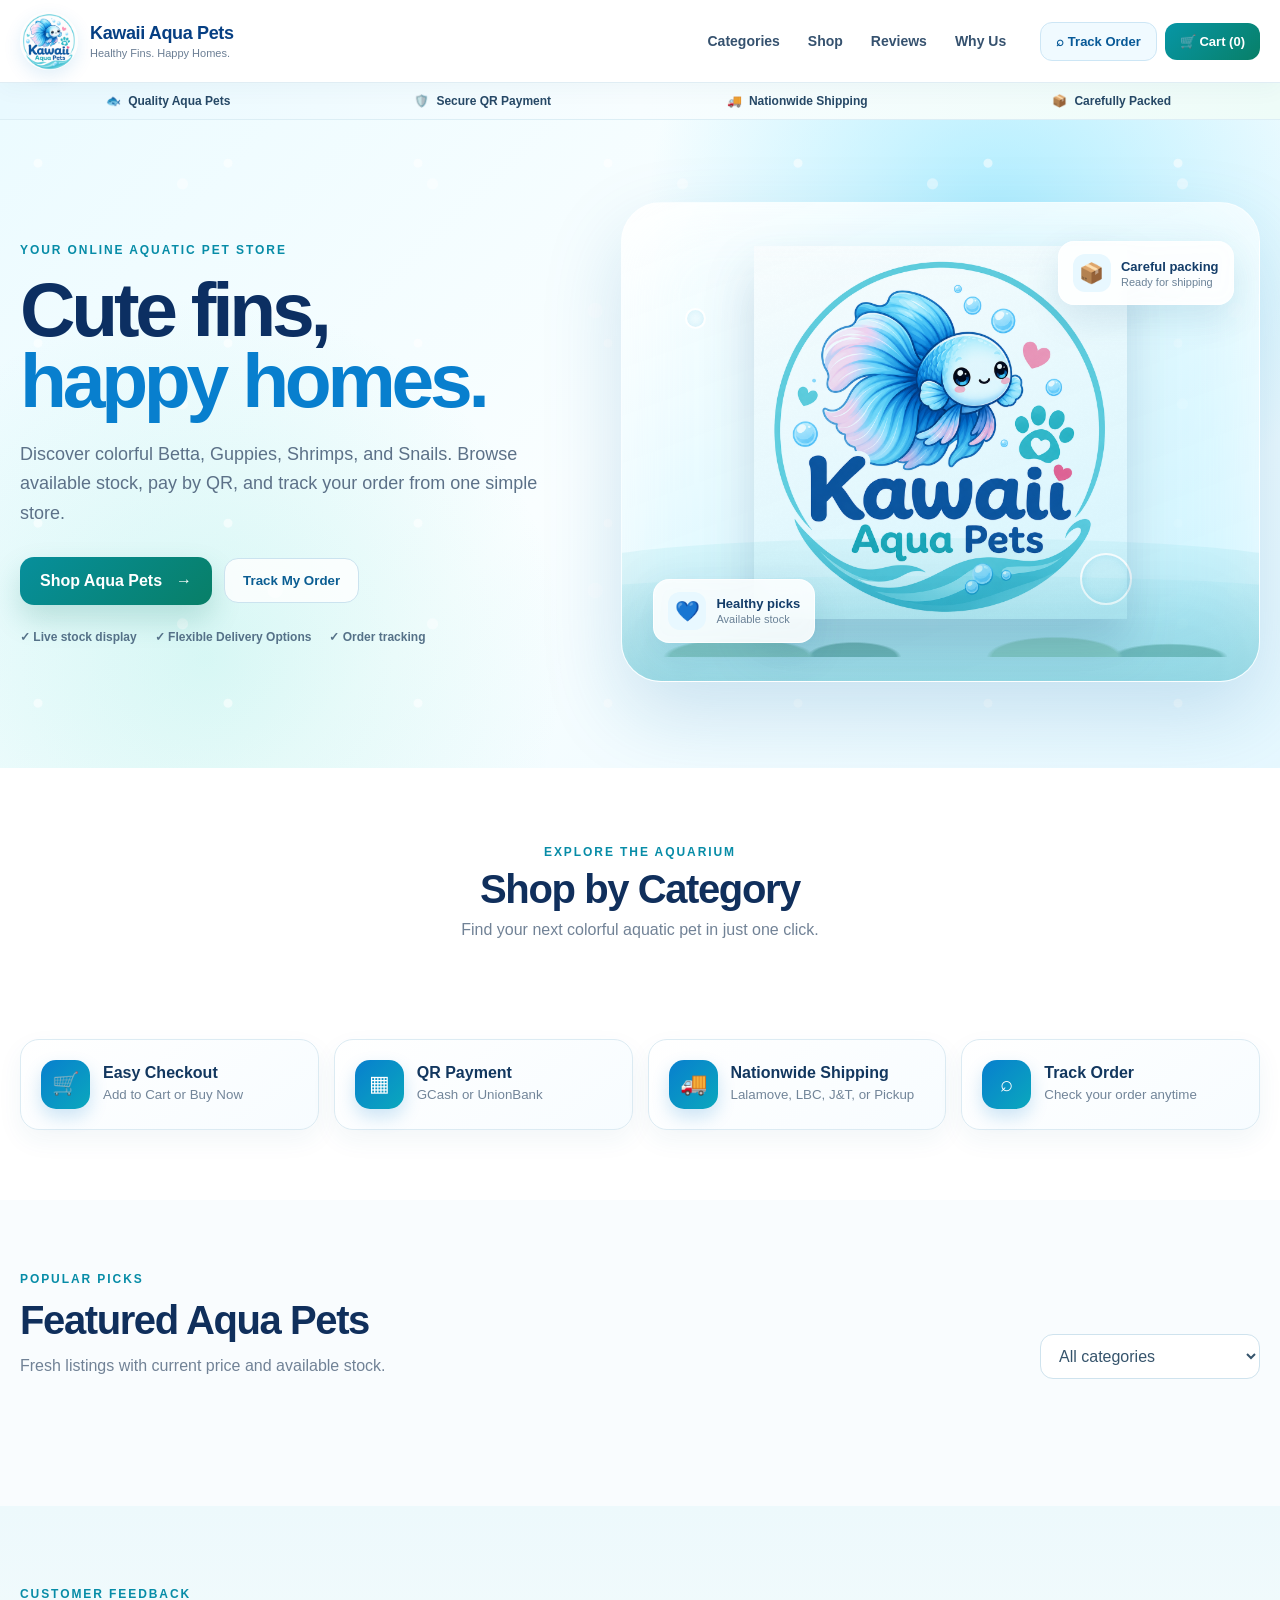
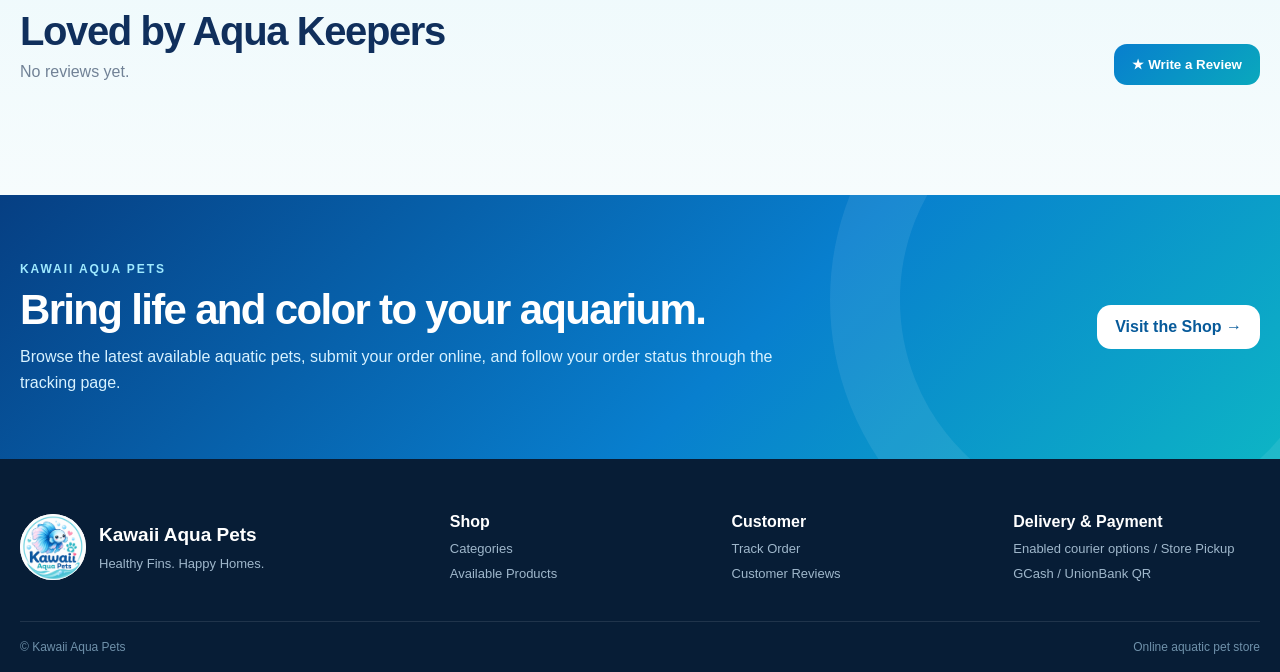
==== commit 78d25121: "Add files via upload" ====
--- a/index.html
+++ b/index.html
@@ -61,7 +61,7 @@
       </div>
       <div class="heroMiniTrust">
         <span>✓ Live stock display</span>
-        <span>✓ LBC & Lalamove</span>
+        <span>✓ Flexible Delivery Options</span>
         <span>✓ Order tracking</span>
       </div>
     </div>
@@ -92,7 +92,7 @@
   <div class="wrap benefitGrid">
     <article><span class="benefitIcon">🛒</span><div><b>Easy Checkout</b><small>Add to Cart or Buy Now</small></div></article>
     <article><span class="benefitIcon">▦</span><div><b>QR Payment</b><small>GCash or UnionBank</small></div></article>
-    <article><span class="benefitIcon">🚚</span><div><b>Nationwide Shipping</b><small>LBC or Lalamove</small></div></article>
+    <article><span class="benefitIcon">🚚</span><div><b>Nationwide Shipping</b><small>Lalamove, LBC, J&T, or Pickup</small></div></article>
     <article><span class="benefitIcon">⌕</span><div><b>Track Order</b><small>Check your order anytime</small></div></article>
   </div>
 </section>
@@ -158,7 +158,7 @@
     </div>
     <div><b>Shop</b><a href="#categories">Categories</a><a href="#products">Available Products</a></div>
     <div><b>Customer</b><button type="button" onclick="openTrackOrder()">Track Order</button><a href="#reviews">Customer Reviews</a></div>
-    <div><b>Delivery & Payment</b><span>LBC / Lalamove</span><span>GCash / UnionBank QR</span></div>
+    <div><b>Delivery & Payment</b><span>Enabled courier options / Store Pickup</span><span>GCash / UnionBank QR</span></div>
   </div>
   <div class="wrap footerBottom"><span>© Kawaii Aqua Pets</span><span>Online aquatic pet store</span></div>
 </footer>
@@ -245,15 +245,13 @@
         <span class="stepBadge">2</span>
         <div>
           <h3>Delivery Method</h3>
-          <p>Choose Lalamove or LBC.</p>
+          <p>Choose from the delivery options currently enabled by the store.</p>
         </div>
       </div>
 
       <label>Delivery option
         <select name="deliveryMethod" id="deliveryMethod" required>
-          <option value="">Select delivery method</option>
-          <option value="lalamove">Lalamove</option>
-          <option value="lbc">LBC</option>
+          <option value="">Loading delivery options...</option>
         </select>
       </label>
 
@@ -371,6 +369,62 @@
           <textarea name="lbcInstructions" rows="3" placeholder="Other details that may help with the shipment"></textarea>
         </label>
       </section>
+
+      <section id="jntFields" class="deliveryBox hide">
+        <div class="deliveryBoxHead"><div><span class="deliveryTag jntTag">J&T</span><h3>J&T Express Booking Details</h3></div></div>
+        <p>Complete the receiver, package, and pickup details so the seller can copy them into the official J&T booking page.</p>
+
+        <div class="formGrid">
+          <label>Receiver full name<input name="jntReceiverName" autocomplete="name"></label>
+          <label>Receiver mobile number<input name="jntMobile" inputmode="tel" autocomplete="tel"></label>
+        </div>
+        <label>Email address <span class="optional">(optional)</span><input name="jntEmail" type="email" autocomplete="email"></label>
+
+        <div class="formGrid">
+          <label>Province<input name="jntProvince"></label>
+          <label>City / Municipality<input name="jntCity"></label>
+        </div>
+        <div class="formGrid">
+          <label>Barangay<input name="jntBarangay"></label>
+          <label>Postal / ZIP code<input name="jntPostalCode" inputmode="numeric"></label>
+        </div>
+        <label>House / Unit / Lot / Block number<input name="jntHouseUnit"></label>
+        <label>Street / Subdivision<input name="jntStreet"></label>
+        <label>Landmark <span class="optional">(optional)</span><input name="jntLandmark"></label>
+
+        <div class="jntPackageBox">
+          <h4>Package and Pickup Information</h4>
+          <div class="formGrid">
+            <label>Express type
+              <select name="jntExpressType"><option value="EZ">EZ / Standard</option><option value="J&T Super">J&T Super (subject to availability)</option></select>
+            </label>
+            <label>Quantity<input name="jntQuantity" type="number" min="1" step="1" value="1"></label>
+          </div>
+          <label>Accurate item description<textarea name="jntItemDescription" rows="2" placeholder="Describe the actual package contents accurately"></textarea></label>
+          <div class="formGrid">
+            <label>Declared value (PHP)<input name="jntDeclaredValue" type="number" min="0" step="0.01"></label>
+            <label>Estimated weight (kg)<input name="jntWeightKg" type="number" min="0" step="0.01"></label>
+          </div>
+          <div class="formGrid threeCol">
+            <label>Length (cm)<input name="jntLengthCm" type="number" min="0" step="0.1"></label>
+            <label>Width (cm)<input name="jntWidthCm" type="number" min="0" step="0.1"></label>
+            <label>Height (cm)<input name="jntHeightCm" type="number" min="0" step="0.1"></label>
+          </div>
+          <label>Preferred pickup time<input name="jntPickupTime" type="datetime-local"></label>
+          <label>Special instructions <span class="optional">(optional)</span><textarea name="jntInstructions" rows="2"></textarea></label>
+          <label class="checkLabel deliveryConfirm"><input name="jntDeclarationConfirmed" type="checkbox">I confirm that the item description accurately declares the package contents and follows the courier's rules.</label>
+          <small class="courierPolicyNote">The store form does not create an official waybill. J&T may inspect or reject prohibited or inaccurately declared packages.</small>
+          <a id="jntOrderLink" class="btn deliveryLink" href="https://www.jtexpress.ph/appOrder" target="_blank" rel="noopener">Open Official J&T Booking Page</a>
+        </div>
+      </section>
+
+      <section id="pickupFields" class="deliveryBox hide">
+        <div class="deliveryBoxHead"><div><span class="deliveryTag pickupTag">PICKUP</span><h3>Pick Up at Store</h3></div></div>
+        <div id="pickupStoreDetails" class="pickupStoreDetails"></div>
+        <label>Preferred pickup date / schedule<input name="pickupPreferredSchedule" placeholder="Example: Saturday, 2:00 PM"></label>
+        <label>Pickup notes <span class="optional">(optional)</span><textarea name="pickupNotes" rows="2" placeholder="Name of person picking up or other requests"></textarea></label>
+        <label class="checkLabel deliveryConfirm"><input name="pickupConfirmed" type="checkbox">I understand that I should wait for the store's pickup-ready confirmation before going to the location.</label>
+      </section>
     </div>
 
     <div class="formSection">
@@ -418,7 +472,7 @@
           <button type="button" class="btn secondary" id="viewQrBtn">View Full Size</button>
         </div>
 
-        <p class="shippingFeeNotice"><b>Shipping fee is not included.</b> The amount shown is for the products only. Shipping will be confirmed separately.</p>
+        <p id="shippingFeeNotice" class="shippingFeeNotice"><b>Shipping fee is not included.</b> The amount shown is for the products only. Shipping will be confirmed separately.</p>
         <p id="paymentNote" class="paymentInstruction">Using one phone only? Download the QR first, then select the saved QR image inside your payment app.</p>
       </section>
 
@@ -460,6 +514,34 @@
 
     <p id="orderSuccessMsg" class="orderSuccessMsg"></p>
     <button type="button" id="continueShoppingBtn" class="plainBtn">Continue Shopping</button>
+  </div>
+</dialog>
+
+
+<dialog id="productDetailsDlg" class="productDetailsDialog">
+  <div class="productDetailsContent">
+    <button type="button" id="closeProductDetails" class="x" aria-label="Close product details">×</button>
+    <div class="productDetailsMedia">
+      <img id="detailProductImage" src="assets/logo.png" alt="Product image">
+      <div id="detailVideoWrap" class="detailVideoWrap hide">
+        <div class="actualVideoLabel">▶ Actual Video</div>
+        <iframe id="detailVideoFrame" title="Actual product video" loading="lazy" allow="accelerometer; autoplay; clipboard-write; encrypted-media; gyroscope; picture-in-picture; web-share" allowfullscreen referrerpolicy="strict-origin-when-cross-origin"></iframe>
+      </div>
+      <div id="detailNoVideo" class="detailNoVideo hide">No actual video uploaded for this item yet.</div>
+    </div>
+    <div class="productDetailsInfo">
+      <span id="detailCategory" class="detailCategory"></span>
+      <h2 id="detailName">Product</h2>
+      <p id="detailDescription" class="detailDescription"></p>
+      <div class="detailPriceStock">
+        <div><small>PRICE</small><strong id="detailPrice">₱0</strong></div>
+        <span id="detailStock" class="detailStock"></span>
+      </div>
+      <div class="detailActions">
+        <button type="button" id="detailAddBtn" class="btn secondary">Add to Cart</button>
+        <button type="button" id="detailBuyBtn" class="btn">Buy Now</button>
+      </div>
+    </div>
   </div>
 </dialog>
 
--- a/app.css
+++ b/app.css
@@ -293,3 +293,65 @@
   .productGrid{grid-template-columns:1fr 1fr!important}.productMedia{height:145px}#grid .productCardBody h3{font-size:13px}.productPriceRow{align-items:flex-start;flex-direction:column;gap:3px}
   .footerGrid{grid-template-columns:1fr}
 }
+
+/* v9.1 Mobile cart close-button fix */
+body:not(.admin) .overlay{z-index:90}
+body:not(.admin) .cart{z-index:100}
+body:not(.admin) .cartHead{position:sticky;top:0;z-index:3;align-items:center;min-height:72px;background:#fff;border-bottom:1px solid #dbeaf2}
+body:not(.admin) .cartHead h2{margin:0;color:#12355f}
+body:not(.admin) #closeCart{display:grid;place-items:center;flex:0 0 44px;width:44px;height:44px;padding:0;border:0;border-radius:50%;background:#eef8fc;color:#12355f;font-size:34px;line-height:1;cursor:pointer}
+body:not(.admin) #closeCart:active{transform:scale(.96)}
+@media(max-width:760px){
+  body:not(.admin) .cart{width:100%;max-width:none;height:100dvh}
+  body:not(.admin) .cartHead{padding:14px 16px;min-height:72px}
+  body:not(.admin) .cartHead h2{font-size:21px}
+}
+
+
+/* v9.2 Product Details + Actual Video */
+#grid .productActions .viewDetailsBtn{grid-column:1/-1;background:#e9f5ff;color:#075a94;border:1px solid #b9daf2}
+.actualVideoBadge{position:absolute;left:10px;bottom:10px;background:rgba(8,65,105,.92);color:#fff;padding:6px 9px;border-radius:999px;font-size:10px;font-weight:800;box-shadow:0 5px 14px rgba(0,35,65,.25)}
+.productDetailsDialog{width:min(980px,calc(100% - 24px));max-height:92vh;padding:0;overflow:auto;background:#fff}
+.productDetailsDialog::backdrop{background:rgba(0,24,41,.72);backdrop-filter:blur(3px)}
+.productDetailsContent{position:relative;display:grid;grid-template-columns:minmax(0,1.15fr) minmax(300px,.85fr);min-height:520px}
+.productDetailsContent>.x{z-index:5;width:42px;height:42px;border-radius:50%;background:rgba(255,255,255,.94);box-shadow:0 8px 24px rgba(0,35,65,.18);display:grid;place-items:center;line-height:1}
+.productDetailsMedia{padding:20px;background:linear-gradient(145deg,#eaf8ff,#f4fffc);display:grid;gap:14px;align-content:start}
+.productDetailsMedia>img{width:100%;height:330px;object-fit:cover;border-radius:18px;background:#dfeef3}
+.detailVideoWrap{position:relative;overflow:hidden;border-radius:18px;background:#071925;aspect-ratio:16/9;box-shadow:0 16px 35px rgba(0,35,65,.18)}
+.detailVideoWrap iframe{width:100%;height:100%;border:0;display:block}
+.actualVideoLabel{position:absolute;left:10px;top:10px;z-index:2;background:rgba(0,35,65,.86);color:#fff;border-radius:999px;padding:6px 10px;font-size:11px;font-weight:800;pointer-events:none}
+.detailNoVideo{padding:16px;text-align:center;border:1px dashed #9fc8da;border-radius:14px;background:#fff;color:#60757f;font-size:13px}
+.productDetailsInfo{padding:56px 34px 34px;display:flex;flex-direction:column}
+.detailCategory{align-self:flex-start;padding:7px 11px;background:#e8f8f3;color:#087f67;border-radius:999px;font-size:12px;font-weight:800}
+.productDetailsInfo h2{font-size:34px;line-height:1.08;margin:16px 0 12px;color:#08324b}
+.detailDescription{color:#526871;line-height:1.65;white-space:pre-wrap;flex:1}
+.detailPriceStock{display:flex;align-items:flex-end;justify-content:space-between;gap:16px;padding:18px 0;border-top:1px solid #e0eaee;border-bottom:1px solid #e0eaee;margin:18px 0}
+.detailPriceStock small{display:block;font-size:10px;letter-spacing:.12em;color:#78909a;font-weight:800}
+.detailPriceStock strong{font-size:30px;color:#087f67}
+.detailStock{padding:7px 11px;border-radius:999px;background:#e9f8f1;color:#087f67;font-weight:800;font-size:12px}
+.detailStock.lowStock{background:#fff4d8;color:#8a5c00}.detailStock.soldOut{background:#ffe8e8;color:#a22}
+.detailActions{display:grid;grid-template-columns:1fr 1fr;gap:10px}
+.productVideoAdminBox{padding:16px;border:1px solid #cfe5ed;border-radius:14px;background:#f3fbff;display:grid;gap:10px}
+.productVideoAdminBox h3{margin:0;color:#075a94;font-size:15px}
+.videoHelp{color:#5b727d;line-height:1.45}
+.adminVideoStatus{font-size:12px;color:#087f67;font-weight:700}
+@media(max-width:760px){
+  .productDetailsContent{grid-template-columns:1fr}
+  .productDetailsMedia{padding:14px}.productDetailsMedia>img{height:245px}
+  .productDetailsInfo{padding:24px 18px 22px}.productDetailsInfo h2{font-size:25px}
+  .productDetailsContent>.x{position:fixed;right:20px;top:18px}
+  .detailActions{position:sticky;bottom:0;background:#fff;padding-top:10px}
+  #grid .productActions .viewDetailsBtn{grid-column:auto}
+}
+
+/* v9.3 Category hierarchy + delivery controls */
+.deliveryToggleGrid{display:grid;grid-template-columns:repeat(2,minmax(0,1fr));gap:10px}
+.deliveryToggleCard{display:flex;align-items:center;gap:11px;padding:13px;border:1px solid #d5e5e0;border-radius:13px;background:#f8fcfb;cursor:pointer}
+.deliveryToggleCard input{width:auto}.deliveryToggleCard span{display:grid;gap:2px}.deliveryToggleCard small{color:#687c75;font-size:11px}
+.adminTwoCol{margin-bottom:10px}.categoryPreview img{width:220px;height:150px;object-fit:cover}
+.categoryAdminRow{padding-left:calc(4px + (var(--category-depth) * 24px))}.categoryAdminInfo{display:flex;align-items:center;gap:12px;min-width:0}.categoryAdminInfo img{width:64px;height:54px;border-radius:10px;object-fit:cover;background:#eef6f3;border:1px solid #dce8e4}.categoryAdminInfo div{display:grid;gap:2px;min-width:0}.categoryAdminInfo small{font-size:10px;color:#087f67;font-weight:800;text-transform:uppercase;letter-spacing:.06em}.categoryAdminInfo span{font-size:11px;color:#70827c;white-space:normal}
+.mainCategoryChips{display:flex;gap:9px;flex-wrap:wrap}.subcategoryChipGroup{display:flex;align-items:center;gap:8px;flex-wrap:wrap;width:100%;padding:11px 12px;border-radius:14px;background:#edf8fc;border:1px solid #d2e9f4}.subcategoryLabel{font-size:11px;font-weight:800;color:#4d6f80}.subcategoryChip{border:1px solid #b9d9e8;background:#fff;color:#27546a;border-radius:999px;padding:8px 11px;font:inherit;font-size:12px;font-weight:700;cursor:pointer}.subcategoryChip.active{background:#087fce;color:#fff;border-color:#087fce}
+.jntTag{background:#d71920}.pickupTag{background:#6f42c1}.jntPackageBox{display:grid;gap:12px;padding:14px;border:1px solid #ecd4d5;border-radius:12px;background:#fffafa}.jntPackageBox h4{margin:0;color:#9e171c}.threeCol{grid-template-columns:repeat(3,minmax(0,1fr))}.courierPolicyNote{display:block;padding:10px 12px;border-radius:10px;background:#fff4e5;color:#704500;line-height:1.45}.pickupStoreDetails{display:grid;gap:8px;padding:13px;border:1px solid #ddd3f1;border-radius:12px;background:#fbf9ff}.pickupStoreDetails>div{display:grid;gap:2px}.pickupStoreDetails small{font-size:10px;text-transform:uppercase;letter-spacing:.07em;color:#6f42c1;font-weight:800}.pickupStoreDetails b{font-size:13px;white-space:pre-wrap}.courierJnt{background:#ffe7e8;color:#a9151b}.courierPickup{background:#eee8fb;color:#5d329f}
+
+@media(max-width:800px){.deliveryToggleGrid,.adminTwoCol,.threeCol{grid-template-columns:1fr}.categoryAdminRow{align-items:flex-start;gap:8px}.categoryAdminInfo img{width:54px;height:48px}.categoryAdminRow>.actions{flex-direction:column}.mainCategoryChips{flex-wrap:nowrap;overflow-x:auto;padding-bottom:4px}.subcategoryChipGroup{flex-wrap:nowrap;overflow-x:auto}.subcategoryLabel{flex:0 0 auto}.subcategoryChip{flex:0 0 auto}}
+.subcategoryChip{display:inline-flex;align-items:center;gap:7px}.subcategoryChip img{width:28px;height:28px;border-radius:50%;object-fit:cover;background:#eef7fb}.subcategoryChip.active img{border:2px solid rgba(255,255,255,.75)}
